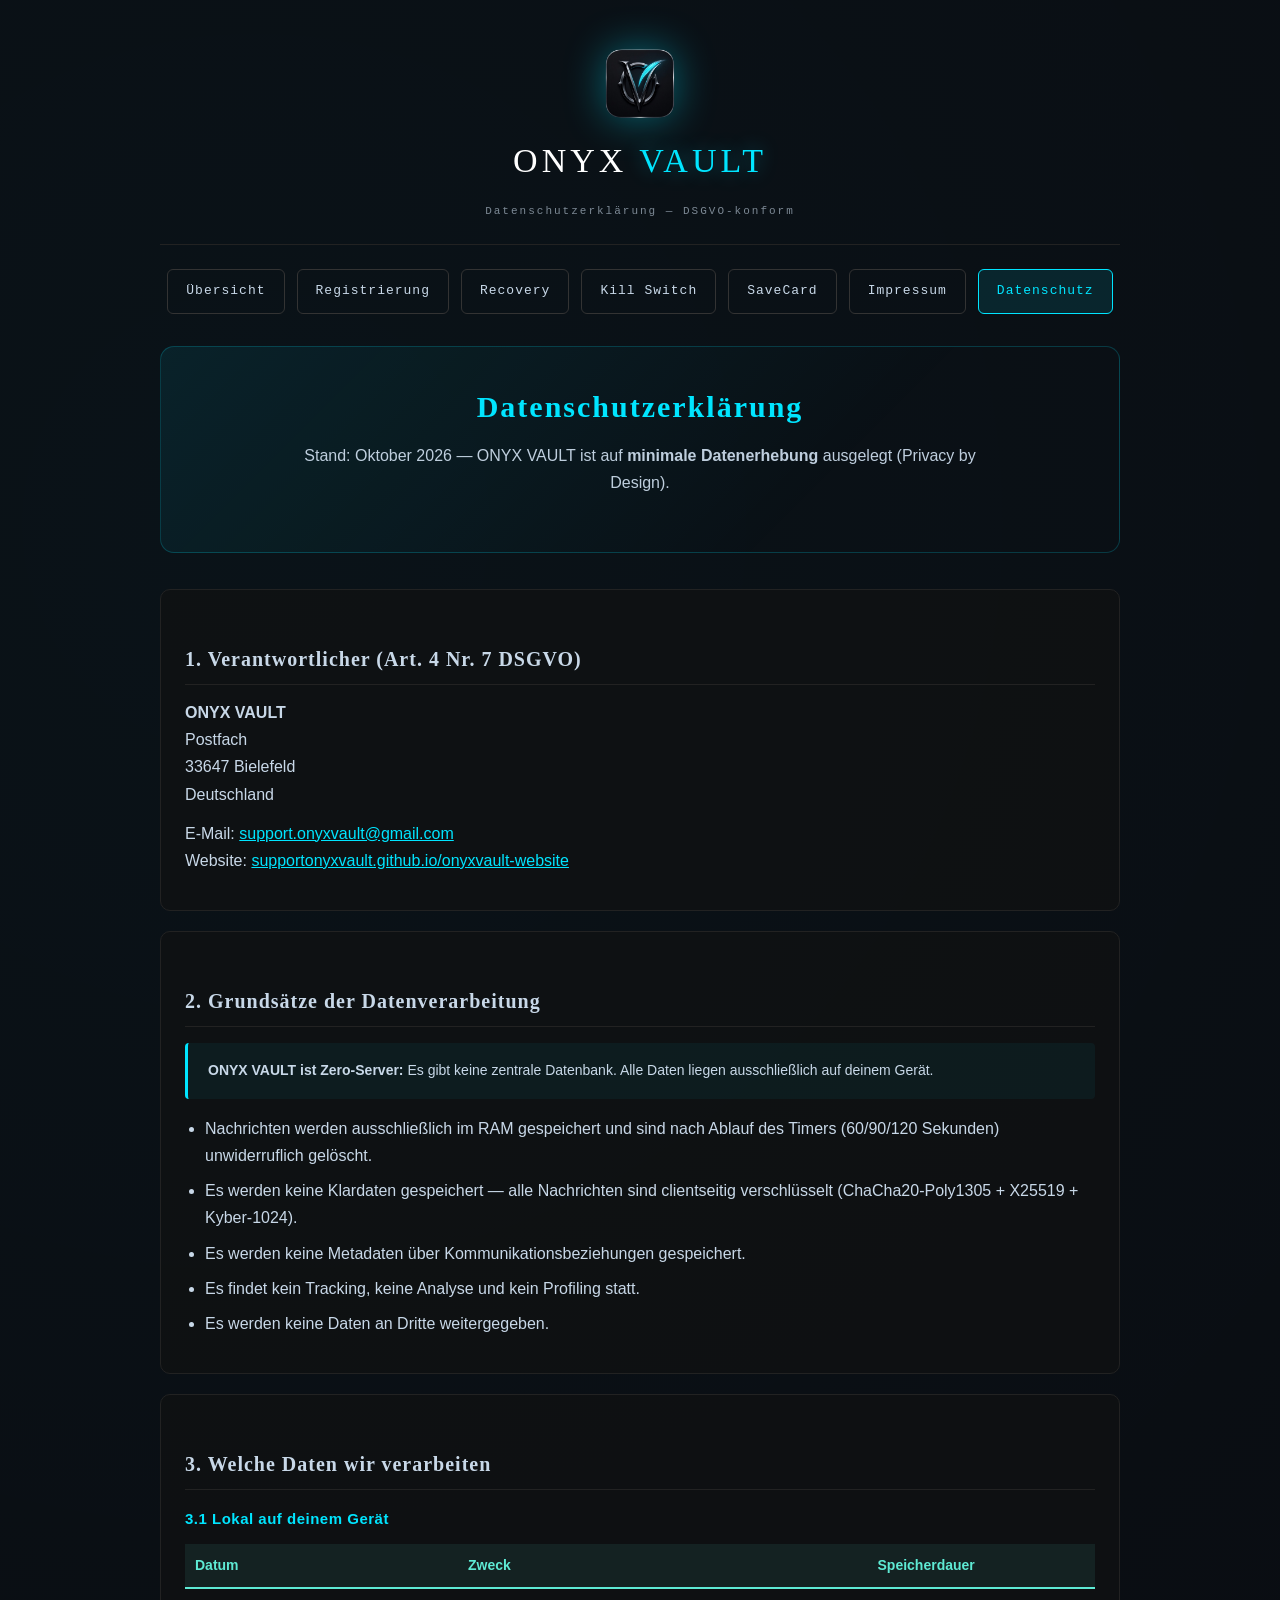
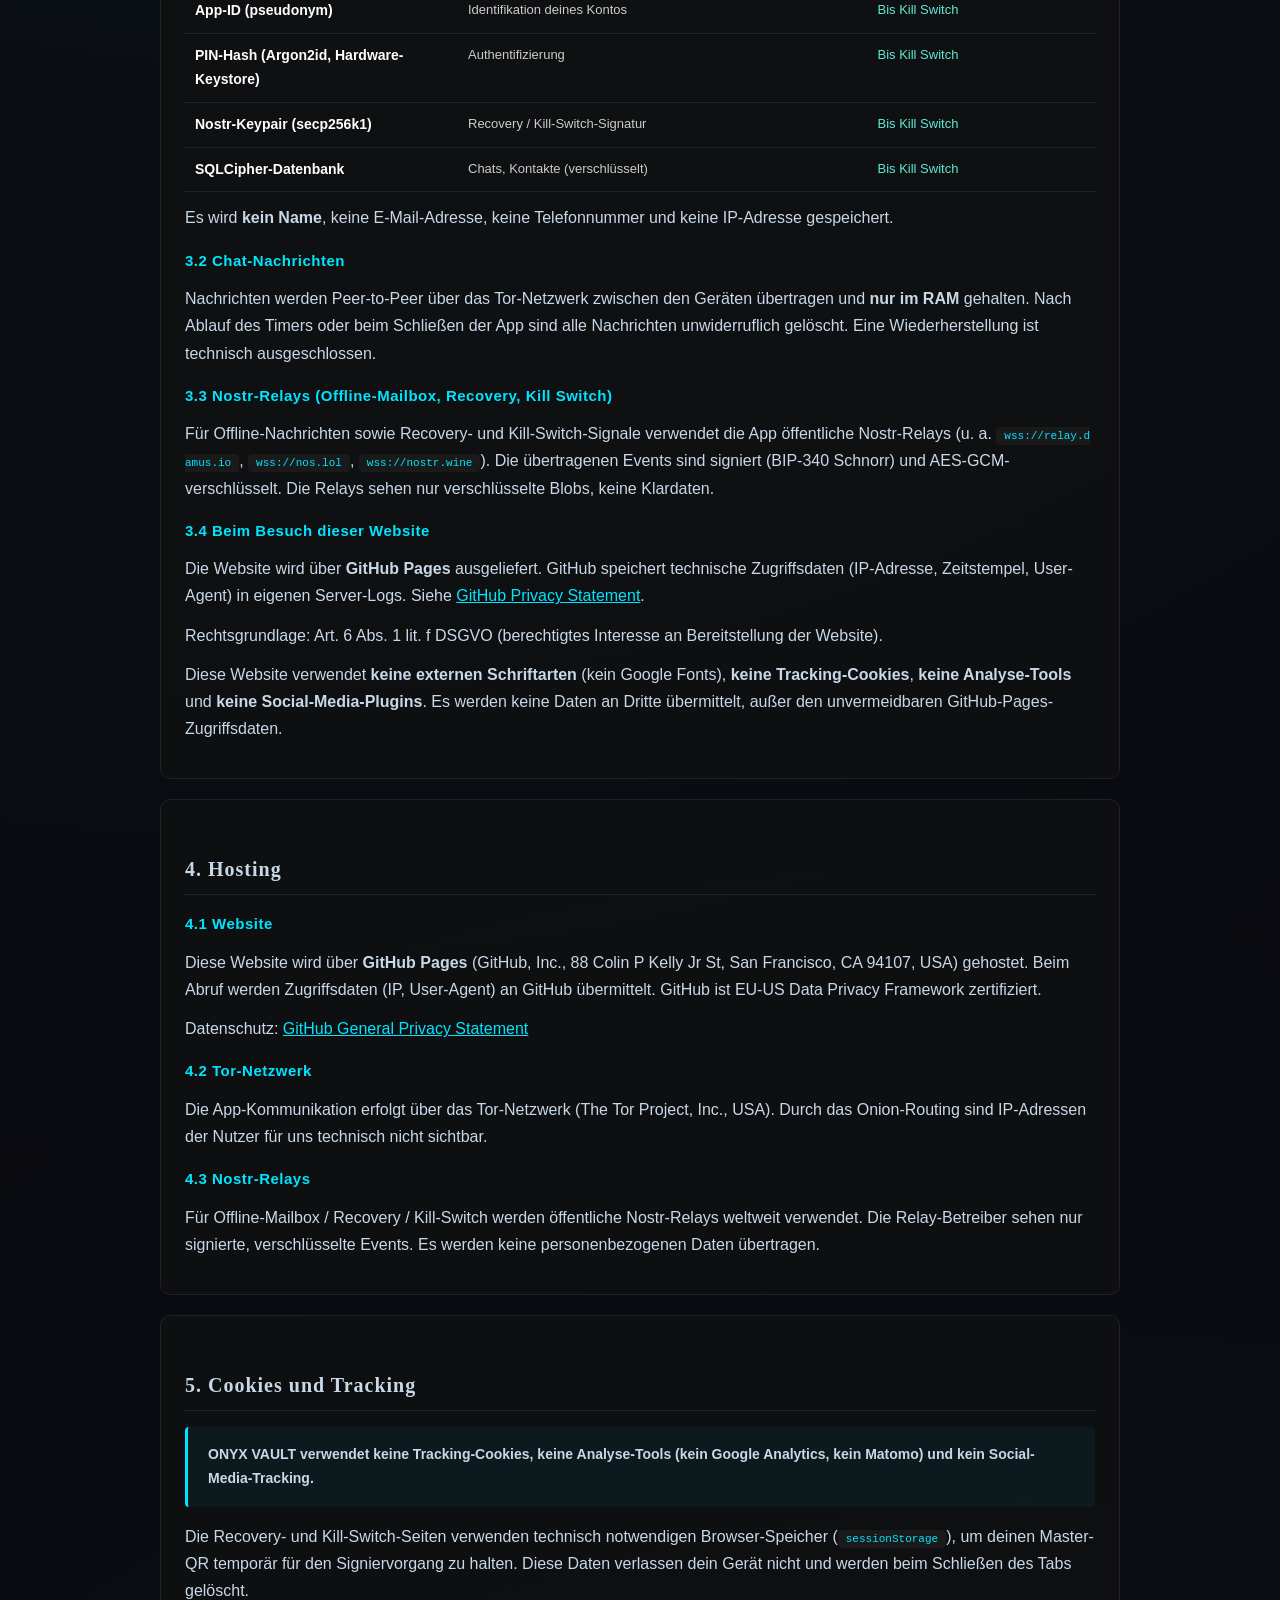
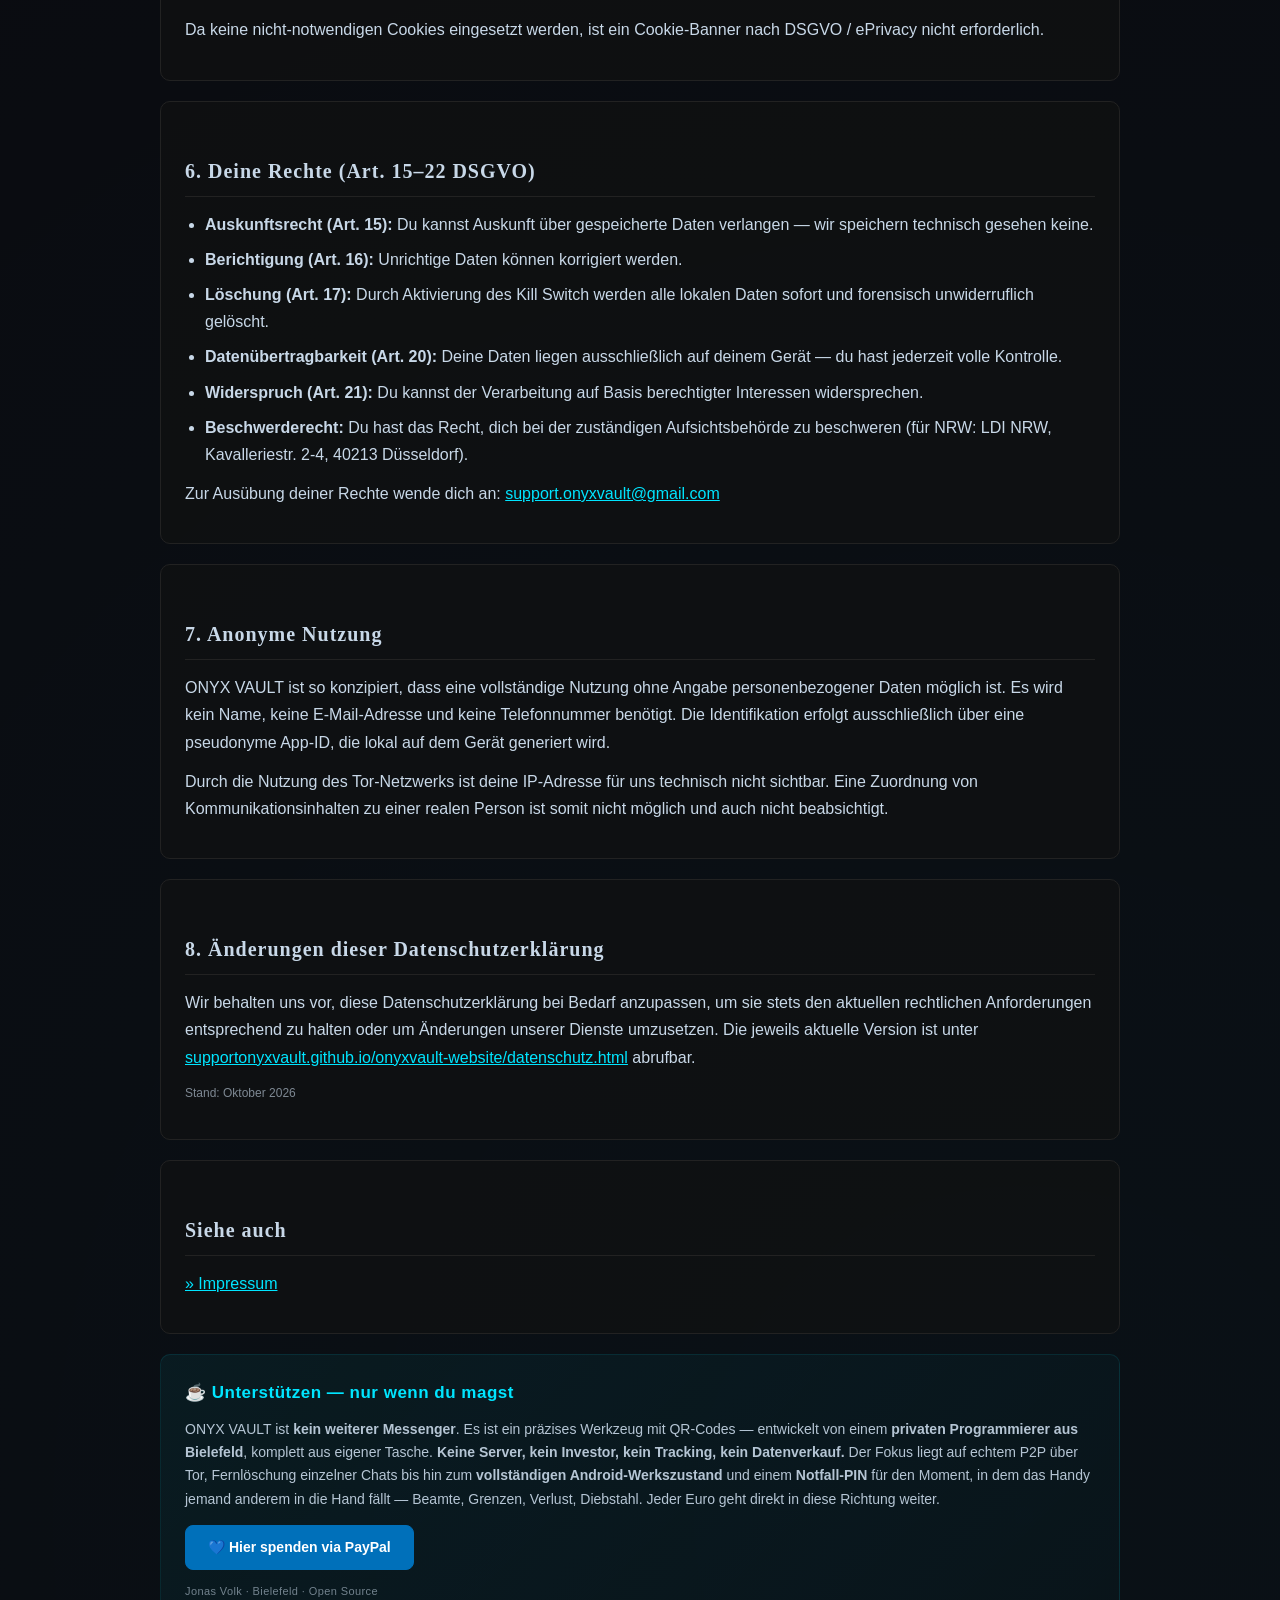
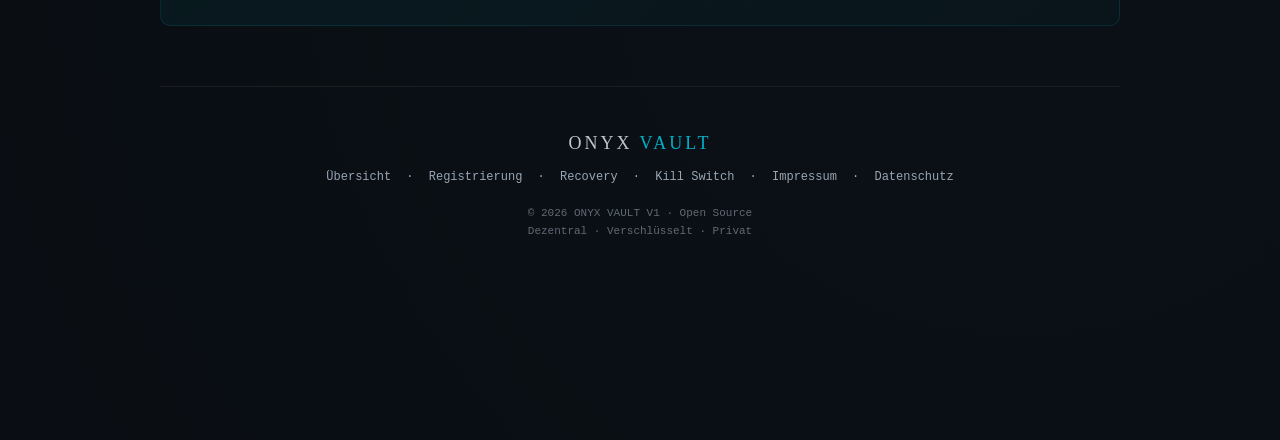
==== datenschutz.html @ 6ca7aa84 "fix: Donation-Text korrigiert - NO SERVER, P2P/Fernloeschung/Notfall-PIN betont" ====
<!DOCTYPE html>
<html lang="de">
<head>
<meta charset="UTF-8">
<meta name="viewport" content="width=device-width,initial-scale=1">
<meta name="referrer" content="no-referrer">
<title>Datenschutz — ONYX VAULT</title>
<link rel="stylesheet" href="style.css">
</head>
<body>
<div class="container">
  <header>
    <img src="logo.png" alt="ONYX VAULT" class="logo-img">
    <div class="logo"><span class="onyx">ONYX</span> <span class="vault">VAULT</span></div>
    <div class="tagline">Datenschutzerklärung — DSGVO-konform</div>
  </header>

  <nav>
    <a href="index.html">Übersicht</a>
    <a href="register.html">Registrierung</a>
    <a href="recovery.html">Recovery</a>
    <a href="killswitch.html">Kill Switch</a>
    <a href="savecard.html">SaveCard</a>
    <a href="impressum.html">Impressum</a>
    <a href="datenschutz.html" class="active">Datenschutz</a>
  </nav>

  <div class="hero">
    <h1>Datenschutzerklärung</h1>
    <p>Stand: Oktober 2026 — ONYX VAULT ist auf <strong>minimale Datenerhebung</strong> ausgelegt (Privacy by Design).</p>
  </div>

  <div class="card">
    <h2>1. Verantwortlicher (Art. 4 Nr. 7 DSGVO)</h2>
    <p><strong>ONYX VAULT</strong><br>
    Postfach<br>
    33647 Bielefeld<br>
    Deutschland</p>
    <p>E-Mail: <a href="mailto:support.onyxvault@gmail.com" style="color:var(--teal)">support.onyxvault@gmail.com</a><br>
    Website: <a href="https://supportonyxvault.github.io/onyxvault-website/" style="color:var(--teal)">supportonyxvault.github.io/onyxvault-website</a></p>
  </div>

  <div class="card">
    <h2>2. Grundsätze der Datenverarbeitung</h2>
    <div class="info"><strong>ONYX VAULT ist Zero-Server:</strong> Es gibt keine zentrale Datenbank. Alle Daten liegen ausschließlich auf deinem Gerät.</div>
    <ul>
      <li>Nachrichten werden ausschließlich im RAM gespeichert und sind nach Ablauf des Timers (60/90/120 Sekunden) unwiderruflich gelöscht.</li>
      <li>Es werden keine Klardaten gespeichert — alle Nachrichten sind clientseitig verschlüsselt (ChaCha20-Poly1305 + X25519 + Kyber-1024).</li>
      <li>Es werden keine Metadaten über Kommunikationsbeziehungen gespeichert.</li>
      <li>Es findet kein Tracking, keine Analyse und kein Profiling statt.</li>
      <li>Es werden keine Daten an Dritte weitergegeben.</li>
    </ul>
  </div>

  <div class="card">
    <h2>3. Welche Daten wir verarbeiten</h2>

    <h3>3.1 Lokal auf deinem Gerät</h3>
    <table style="width:100%;border-collapse:collapse;table-layout:fixed;margin:12px 0;font-size:14px">
      <thead>
        <tr style="background:rgba(94,234,212,0.08)">
          <th style="padding:10px;border-bottom:2px solid #5eead4;width:30%;text-align:left;color:#5eead4;font-weight:bold">Datum</th>
          <th style="padding:10px;border-bottom:2px solid #5eead4;width:45%;text-align:left;color:#5eead4;font-weight:bold">Zweck</th>
          <th style="padding:10px;border-bottom:2px solid #5eead4;width:25%;text-align:left;color:#5eead4;font-weight:bold">Speicherdauer</th>
        </tr>
      </thead>
      <tbody>
        <tr><td style="padding:10px;border-bottom:1px solid rgba(255,255,255,0.08);vertical-align:top;width:30%;color:#fff;text-align:left;font-weight:600">App-ID (pseudonym)</td><td style="padding:10px;border-bottom:1px solid rgba(255,255,255,0.08);vertical-align:top;width:45%;color:#ccc;text-align:left;font-family:inherit;font-size:13px">Identifikation deines Kontos</td><td style="padding:10px;border-bottom:1px solid rgba(255,255,255,0.08);vertical-align:top;width:25%;color:#5eead4;text-align:left;font-family:inherit;font-size:13px">Bis Kill Switch</td></tr>
        <tr><td style="padding:10px;border-bottom:1px solid rgba(255,255,255,0.08);vertical-align:top;width:30%;color:#fff;text-align:left;font-weight:600">PIN-Hash (Argon2id, Hardware-Keystore)</td><td style="padding:10px;border-bottom:1px solid rgba(255,255,255,0.08);vertical-align:top;width:45%;color:#ccc;text-align:left;font-family:inherit;font-size:13px">Authentifizierung</td><td style="padding:10px;border-bottom:1px solid rgba(255,255,255,0.08);vertical-align:top;width:25%;color:#5eead4;text-align:left;font-family:inherit;font-size:13px">Bis Kill Switch</td></tr>
        <tr><td style="padding:10px;border-bottom:1px solid rgba(255,255,255,0.08);vertical-align:top;width:30%;color:#fff;text-align:left;font-weight:600">Nostr-Keypair (secp256k1)</td><td style="padding:10px;border-bottom:1px solid rgba(255,255,255,0.08);vertical-align:top;width:45%;color:#ccc;text-align:left;font-family:inherit;font-size:13px">Recovery / Kill-Switch-Signatur</td><td style="padding:10px;border-bottom:1px solid rgba(255,255,255,0.08);vertical-align:top;width:25%;color:#5eead4;text-align:left;font-family:inherit;font-size:13px">Bis Kill Switch</td></tr>
        <tr><td style="padding:10px;vertical-align:top;width:30%;color:#fff;text-align:left;font-weight:600">SQLCipher-Datenbank</td><td style="padding:10px;vertical-align:top;width:45%;color:#ccc;text-align:left;font-family:inherit;font-size:13px">Chats, Kontakte (verschlüsselt)</td><td style="padding:10px;vertical-align:top;width:25%;color:#5eead4;text-align:left;font-family:inherit;font-size:13px">Bis Kill Switch</td></tr>
      </tbody>
    </table>
    <p>Es wird <strong>kein Name</strong>, keine E-Mail-Adresse, keine Telefonnummer und keine IP-Adresse gespeichert.</p>

    <h3>3.2 Chat-Nachrichten</h3>
    <p>Nachrichten werden Peer-to-Peer über das Tor-Netzwerk zwischen den Geräten übertragen und <strong>nur im RAM</strong> gehalten. Nach Ablauf des Timers oder beim Schließen der App sind alle Nachrichten unwiderruflich gelöscht. Eine Wiederherstellung ist technisch ausgeschlossen.</p>

    <h3>3.3 Nostr-Relays (Offline-Mailbox, Recovery, Kill Switch)</h3>
    <p>Für Offline-Nachrichten sowie Recovery- und Kill-Switch-Signale verwendet die App öffentliche Nostr-Relays (u. a. <code>wss://relay.damus.io</code>, <code>wss://nos.lol</code>, <code>wss://nostr.wine</code>). Die übertragenen Events sind signiert (BIP-340 Schnorr) und AES-GCM-verschlüsselt. Die Relays sehen nur verschlüsselte Blobs, keine Klardaten.</p>

    <h3>3.4 Beim Besuch dieser Website</h3>
    <p>Die Website wird über <strong>GitHub Pages</strong> ausgeliefert. GitHub speichert technische Zugriffsdaten (IP-Adresse, Zeitstempel, User-Agent) in eigenen Server-Logs. Siehe <a href="https://docs.github.com/en/site-policy/privacy-policies/github-general-privacy-statement" target="_blank" rel="noopener" style="color:var(--teal)">GitHub Privacy Statement</a>.</p>
    <p>Rechtsgrundlage: Art. 6 Abs. 1 lit. f DSGVO (berechtigtes Interesse an Bereitstellung der Website).</p>
    <p>Diese Website verwendet <strong>keine externen Schriftarten</strong> (kein Google Fonts), <strong>keine Tracking-Cookies</strong>, <strong>keine Analyse-Tools</strong> und <strong>keine Social-Media-Plugins</strong>. Es werden keine Daten an Dritte übermittelt, außer den unvermeidbaren GitHub-Pages-Zugriffsdaten.</p>
  </div>

  <div class="card">
    <h2>4. Hosting</h2>
    <h3>4.1 Website</h3>
    <p>Diese Website wird über <strong>GitHub Pages</strong> (GitHub, Inc., 88 Colin P Kelly Jr St, San Francisco, CA 94107, USA) gehostet. Beim Abruf werden Zugriffsdaten (IP, User-Agent) an GitHub übermittelt. GitHub ist EU-US Data Privacy Framework zertifiziert.</p>
    <p>Datenschutz: <a href="https://docs.github.com/en/site-policy/privacy-policies/github-general-privacy-statement" target="_blank" rel="noopener" style="color:var(--teal)">GitHub General Privacy Statement</a></p>

    <h3>4.2 Tor-Netzwerk</h3>
    <p>Die App-Kommunikation erfolgt über das Tor-Netzwerk (The Tor Project, Inc., USA). Durch das Onion-Routing sind IP-Adressen der Nutzer für uns technisch nicht sichtbar.</p>

    <h3>4.3 Nostr-Relays</h3>
    <p>Für Offline-Mailbox / Recovery / Kill-Switch werden öffentliche Nostr-Relays weltweit verwendet. Die Relay-Betreiber sehen nur signierte, verschlüsselte Events. Es werden keine personenbezogenen Daten übertragen.</p>
  </div>

  <div class="card">
    <h2>5. Cookies und Tracking</h2>
    <div class="info"><strong>ONYX VAULT verwendet keine Tracking-Cookies, keine Analyse-Tools (kein Google Analytics, kein Matomo) und kein Social-Media-Tracking.</strong></div>
    <p>Die Recovery- und Kill-Switch-Seiten verwenden technisch notwendigen Browser-Speicher (<code>sessionStorage</code>), um deinen Master-QR temporär für den Signiervorgang zu halten. Diese Daten verlassen dein Gerät nicht und werden beim Schließen des Tabs gelöscht.</p>
    <p>Da keine nicht-notwendigen Cookies eingesetzt werden, ist ein Cookie-Banner nach DSGVO / ePrivacy nicht erforderlich.</p>
  </div>

  <div class="card">
    <h2>6. Deine Rechte (Art. 15–22 DSGVO)</h2>
    <ul>
      <li><strong>Auskunftsrecht (Art. 15):</strong> Du kannst Auskunft über gespeicherte Daten verlangen — wir speichern technisch gesehen keine.</li>
      <li><strong>Berichtigung (Art. 16):</strong> Unrichtige Daten können korrigiert werden.</li>
      <li><strong>Löschung (Art. 17):</strong> Durch Aktivierung des Kill Switch werden alle lokalen Daten sofort und forensisch unwiderruflich gelöscht.</li>
      <li><strong>Datenübertragbarkeit (Art. 20):</strong> Deine Daten liegen ausschließlich auf deinem Gerät — du hast jederzeit volle Kontrolle.</li>
      <li><strong>Widerspruch (Art. 21):</strong> Du kannst der Verarbeitung auf Basis berechtigter Interessen widersprechen.</li>
      <li><strong>Beschwerderecht:</strong> Du hast das Recht, dich bei der zuständigen Aufsichtsbehörde zu beschweren (für NRW: LDI NRW, Kavalleriestr. 2-4, 40213 Düsseldorf).</li>
    </ul>
    <p>Zur Ausübung deiner Rechte wende dich an: <a href="mailto:support.onyxvault@gmail.com" style="color:var(--teal)">support.onyxvault@gmail.com</a></p>
  </div>

  <div class="card">
    <h2>7. Anonyme Nutzung</h2>
    <p>ONYX VAULT ist so konzipiert, dass eine vollständige Nutzung ohne Angabe personenbezogener Daten möglich ist. Es wird kein Name, keine E-Mail-Adresse und keine Telefonnummer benötigt. Die Identifikation erfolgt ausschließlich über eine pseudonyme App-ID, die lokal auf dem Gerät generiert wird.</p>
    <p>Durch die Nutzung des Tor-Netzwerks ist deine IP-Adresse für uns technisch nicht sichtbar. Eine Zuordnung von Kommunikationsinhalten zu einer realen Person ist somit nicht möglich und auch nicht beabsichtigt.</p>
  </div>

  <div class="card">
    <h2>8. Änderungen dieser Datenschutzerklärung</h2>
    <p>Wir behalten uns vor, diese Datenschutzerklärung bei Bedarf anzupassen, um sie stets den aktuellen rechtlichen Anforderungen entsprechend zu halten oder um Änderungen unserer Dienste umzusetzen. Die jeweils aktuelle Version ist unter <a href="https://supportonyxvault.github.io/onyxvault-website/datenschutz.html" style="color:var(--teal)">supportonyxvault.github.io/onyxvault-website/datenschutz.html</a> abrufbar.</p>
    <p style="opacity:0.6;font-size:12px;margin-top:12px">Stand: Oktober 2026</p>
  </div>

  <div class="card">
    <h2>Siehe auch</h2>
    <p><a href="impressum.html" style="color:var(--teal)">» Impressum</a></p>
  </div>

    <div class="card donation-card">
    <h3 class="donation-title">☕ Unterstützen — nur wenn du magst</h3>
    <p class="donation-text">
      ONYX VAULT ist <strong>kein weiterer Messenger</strong>. Es ist ein präzises Werkzeug mit QR-Codes — entwickelt von einem <strong>privaten Programmierer aus Bielefeld</strong>, komplett aus eigener Tasche. <strong>Keine Server, kein Investor, kein Tracking, kein Datenverkauf.</strong> Der Fokus liegt auf echtem P2P über Tor, Fernlöschung einzelner Chats bis hin zum <strong>vollständigen Android-Werkszustand</strong> und einem <strong>Notfall-PIN</strong> für den Moment, in dem das Handy jemand anderem in die Hand fällt — Beamte, Grenzen, Verlust, Diebstahl. Jeder Euro geht direkt in diese Richtung weiter.
    </p>
    <a href="https://www.paypal.com/donate?business=jonassimonvolk@gmail.com&no_recurring=0&item_name=ONYX+VAULT+Entwicklung&currency_code=EUR" target="_blank" rel="noopener" class="donation-btn">💙 Hier spenden via PayPal</a>
    <p class="donation-meta">Jonas Volk · Bielefeld · Open Source</p>
  </div>

  <footer>
    <div class="foot-logo"><span class="onyx">ONYX</span> <span class="vault">VAULT</span></div>
    <div>
      <a href="index.html" class="foot-link">Übersicht</a> ·
      <a href="register.html" class="foot-link">Registrierung</a> ·
      <a href="recovery.html" class="foot-link">Recovery</a> ·
      <a href="killswitch.html" class="foot-link">Kill Switch</a> ·
      <a href="impressum.html" class="foot-link">Impressum</a> ·
      <a href="datenschutz.html" class="foot-link">Datenschutz</a>
    </div>
    <div class="copyright">
      © 2026 ONYX VAULT V1 · Open Source<br>
      Dezentral · Verschlüsselt · Privat
    </div>
  </footer>
</div>
</body>
</html>
---- style.css ----
/* ONYX VAULT v4 — Dark Teal Theme (consistent across all pages) */
:root{
  --bg:#0a0a0f;--bg2:#111;
  --teal:#00e5ff;--teal-bright:#00ffdd;--teal-dim:rgba(0,229,255,0.1);
  --silver:#c8d8e8;--onyx:#1a1a1a;--red:#ff3b58;--muted:#666;
  --green-success:#4caf50;
}
*{margin:0;padding:0;box-sizing:border-box}
html,body{min-height:100%;overflow-x:hidden}
body{
  background:var(--bg);color:var(--silver);
  font-family:'Rajdhani','Segoe UI',sans-serif;line-height:1.7;
  padding:16px;padding-bottom:140px;
  background-image:radial-gradient(circle at 20% 10%,rgba(0,229,255,0.04) 0%,transparent 50%),
                   radial-gradient(circle at 80% 90%,rgba(0,229,255,0.03) 0%,transparent 50%);
}
.container{max-width:960px;margin:0 auto}
header{
  text-align:center;padding:32px 0 24px;border-bottom:1px solid #222;margin-bottom:24px;
  display:flex;flex-direction:column;align-items:center;gap:12px
}
.logo-img{width:72px;height:72px;object-fit:contain;filter:drop-shadow(0 0 20px rgba(0,229,255,0.4))}
.logo{font-family:'Cinzel',serif;font-size:34px;letter-spacing:4px}
.logo .onyx{color:#fff}
.logo .vault{color:var(--teal);text-shadow:0 0 20px rgba(0,229,255,0.4)}
.tagline{font-family:monospace;font-size:11px;color:var(--silver);opacity:0.6;letter-spacing:2px}
nav{display:flex;justify-content:center;gap:12px;flex-wrap:wrap;margin:20px 0 32px}
nav a{color:var(--silver);text-decoration:none;padding:10px 18px;border:1px solid #333;border-radius:6px;font-family:monospace;font-size:13px;transition:0.25s;letter-spacing:1px}
nav a:hover,nav a.active{border-color:var(--teal);color:var(--teal);background:var(--teal-dim)}
h1{font-family:'Cinzel',serif;font-size:26px;color:var(--teal);margin:0 0 16px;letter-spacing:2px;line-height:1.3}
h2{font-family:'Cinzel',serif;font-size:20px;color:var(--silver);margin:28px 0 14px;letter-spacing:1px;padding-bottom:8px;border-bottom:1px solid #222}
h3{color:var(--teal);font-size:15px;margin:16px 0 8px;letter-spacing:0.5px}
p{margin:12px 0}
.card{background:rgba(17,17,17,0.65);border:1px solid #222;border-radius:10px;padding:24px;margin-bottom:20px;overflow:hidden;word-wrap:break-word}
.hero{text-align:center;padding:40px 24px;background:linear-gradient(135deg,rgba(0,229,255,0.08) 0%,transparent 70%);border:1px solid rgba(0,229,255,0.2);border-radius:14px;margin-bottom:36px}
.hero h1{font-size:30px;line-height:1.3}
.hero p{font-size:16px;max-width:680px;margin:16px auto;opacity:0.95}
.features{display:grid;grid-template-columns:repeat(auto-fit,minmax(260px,1fr));gap:18px;margin:28px 0}
.feature{background:rgba(0,229,255,0.03);border-left:3px solid var(--teal);padding:20px;border-radius:4px;transition:0.25s;min-width:0;overflow:hidden}
.feature:hover{background:rgba(0,229,255,0.06);transform:translateX(4px)}
.feature-icon{font-size:30px;margin-bottom:10px;display:block}
.feature h3{margin-top:0}
.feature p{font-size:14px}
.btn{display:inline-block;background:var(--teal);color:var(--bg);padding:14px 28px;border:none;border-radius:6px;font-family:monospace;font-weight:bold;cursor:pointer;text-decoration:none;letter-spacing:1px;font-size:14px;transition:0.2s}
.btn:hover{background:var(--teal-bright);box-shadow:0 4px 20px rgba(0,229,255,0.4)}
.btn-red{background:var(--red);color:#fff}
.btn-red:hover{background:#ff5577;box-shadow:0 4px 20px rgba(255,59,88,0.4)}
.badge{display:inline-block;padding:5px 12px;background:var(--teal-dim);border:1px solid var(--teal);color:var(--teal);font-family:monospace;font-size:11px;border-radius:4px;margin:4px 4px 4px 0;letter-spacing:1px}
.badge-red{background:rgba(255,59,88,0.1);border-color:var(--red);color:var(--red)}
.step{display:flex;gap:16px;margin:16px 0;align-items:flex-start}
.step-num{background:var(--teal);color:var(--bg);width:34px;height:34px;border-radius:50%;display:flex;align-items:center;justify-content:center;font-weight:bold;flex-shrink:0;font-family:monospace;font-size:14px}
.step-text{flex:1;padding-top:4px;min-width:0;word-wrap:break-word}
.payment-grid{display:grid;grid-template-columns:repeat(auto-fit,minmax(140px,1fr));gap:14px;margin:20px 0}
.payment{background:var(--onyx);border:1px solid #333;padding:18px;text-align:center;border-radius:8px;cursor:pointer;transition:0.2s;text-decoration:none;color:var(--silver);display:block}
.payment:hover{border-color:var(--teal);transform:translateY(-2px);background:var(--teal-dim);color:var(--teal)}
.payment-icon{font-size:28px;margin-bottom:6px}
.payment small{display:block;opacity:0.6;font-size:11px;margin-top:2px}
.warn{background:rgba(255,59,88,0.08);border-left:3px solid var(--red);padding:16px 20px;margin:16px 0;font-size:14px;border-radius:4px}
.info{background:rgba(0,229,255,0.05);border-left:3px solid var(--teal);padding:16px 20px;margin:16px 0;font-size:14px;border-radius:4px}
.success{background:rgba(76,175,80,0.08);border-left:3px solid var(--green-success);padding:16px 20px;margin:16px 0;font-size:14px;border-radius:4px}
.price-section{text-align:center;padding:32px 20px;background:var(--teal-dim);border-radius:12px;margin:32px 0}
.price{font-family:'Cinzel',serif;font-size:48px;color:var(--teal);margin:12px 0;font-weight:bold}
.upload-zone{border:2px dashed var(--teal);background:var(--teal-dim);padding:40px 20px;text-align:center;border-radius:12px;margin:20px 0;cursor:pointer;transition:0.2s;position:relative}
.upload-zone:hover{background:rgba(0,229,255,0.15);transform:translateY(-2px)}
.upload-zone.drag-over{border-color:var(--teal-bright);background:rgba(0,229,255,0.2);transform:scale(1.02)}
.upload-icon{font-size:48px;margin-bottom:12px}
.upload-zone input[type=file]{display:none}
.token-textarea{width:100%;background:var(--bg);border:1px solid var(--teal);color:var(--teal);padding:12px;border-radius:6px;font-family:monospace;font-size:12px;resize:vertical}
table{width:100%;border-collapse:collapse;margin:12px 0;font-size:13px;table-layout:fixed}
table tr{border-bottom:1px solid #222}
table td{padding:10px 6px;word-wrap:break-word;overflow-wrap:break-word}
table td:first-child{color:var(--silver);font-weight:500;width:45%}
table td:last-child{text-align:right;font-family:monospace;font-size:12px;color:var(--teal);width:55%}
.spec-table td{font-size:12px}
.spec-table td:last-child{font-size:11px}
ul{margin:12px 0;padding-left:20px}
li{margin:8px 0}
code{background:var(--onyx);padding:3px 8px;border-radius:4px;font-family:monospace;font-size:11px;color:var(--teal);word-break:break-all}

/* 5-Wort-Passphrase Grid */
.phrase-grid{display:grid;grid-template-columns:repeat(5,1fr);gap:10px;margin:20px 0}
.phrase-input{background:var(--bg);border:1px solid #333;color:var(--teal);padding:12px 10px;border-radius:6px;font-family:monospace;font-size:14px;text-align:center;transition:0.2s}
.phrase-input:focus{border-color:var(--teal);outline:none;background:var(--teal-dim)}
@media (max-width:600px){.phrase-grid{grid-template-columns:repeat(5,1fr);gap:4px}.phrase-input{padding:10px 4px;font-size:12px}}

footer{
  text-align:center;padding:40px 20px 60px;margin-top:60px;
  border-top:1px solid #222;
  font-family:monospace;font-size:12px;opacity:0.75;
  line-height:1.8
}
footer .foot-logo{font-family:'Cinzel',serif;font-size:18px;letter-spacing:3px;margin-bottom:8px}
footer .foot-logo .onyx{color:#fff}
footer .foot-logo .vault{color:var(--teal)}
footer .foot-link{color:var(--silver);text-decoration:none;margin:0 8px;transition:0.2s}
footer .foot-link:hover{color:var(--teal)}
footer .copyright{margin-top:16px;opacity:0.6;font-size:11px;line-height:1.6}
@media (max-width:600px){
  .hero h1{font-size:24px}
  h1{font-size:22px}
  nav a{padding:8px 14px;font-size:12px}
  .card{padding:18px}
  .price{font-size:36px}
  .spec-table td{font-size:11px}
  .spec-table td:last-child{font-size:10px}
}

/* ===== PAYMENT MODAL ===== */
.modal-overlay{position:fixed;top:0;left:0;right:0;bottom:0;background:rgba(0,0,0,0.85);display:none;align-items:center;justify-content:center;z-index:1000;padding:16px;backdrop-filter:blur(8px)}
.modal-overlay.active{display:flex}
.modal{background:var(--bg2);border:1px solid var(--teal);border-radius:16px;padding:28px;max-width:480px;width:100%;max-height:90vh;overflow-y:auto;box-shadow:0 0 40px rgba(0,229,255,0.3)}
.modal-close{float:right;background:none;border:none;color:var(--silver);font-size:24px;cursor:pointer;padding:0;width:32px;height:32px;line-height:32px;border-radius:50%;transition:0.2s}
.modal-close:hover{background:var(--onyx);color:var(--teal)}
.modal h2{margin-top:0;padding-top:0;border-bottom:none;font-size:22px}
.wallet-section{text-align:center;padding:24px;background:var(--onyx);border-radius:12px;margin:20px 0}
.wallet-amount{font-family:'Cinzel',serif;font-size:36px;color:var(--teal);margin:8px 0;font-weight:bold}
.wallet-coin{font-family:monospace;font-size:14px;opacity:0.7;letter-spacing:2px}
.wallet-addr{background:var(--bg);border:1px dashed var(--teal);padding:14px;border-radius:8px;margin:16px 0;font-family:monospace;font-size:11px;word-break:break-all;color:var(--teal);line-height:1.5}
.btn-copy{background:var(--teal);color:var(--bg);border:none;padding:10px 20px;border-radius:6px;cursor:pointer;font-family:monospace;font-weight:bold;font-size:13px;margin-top:12px;transition:0.2s}
.btn-copy:hover{background:var(--teal-bright);transform:translateY(-1px)}
.btn-copy.copied{background:var(--green-success);color:#fff}
.wallet-qr{width:180px;height:180px;background:#fff;margin:16px auto;display:flex;align-items:center;justify-content:center;font-family:monospace;font-size:11px;color:#000;border-radius:12px;padding:12px}
.wallet-connect-btn{background:linear-gradient(135deg,var(--teal) 0%,var(--teal-bright) 100%);color:var(--bg);border:none;padding:14px 28px;border-radius:8px;cursor:pointer;font-family:monospace;font-weight:bold;font-size:14px;letter-spacing:1px;width:100%;margin-top:16px;transition:0.2s}
.wallet-connect-btn:hover{transform:translateY(-2px);box-shadow:0 4px 20px rgba(0,229,255,0.4)}
.wallet-info{background:var(--teal-dim);padding:12px 16px;border-radius:8px;font-size:12px;margin:16px 0;line-height:1.6}

/* ─── Donation Block (dezent, nicht schleimig) ────────────────── */
.donation-card{border:1px solid var(--teal-dim);background:linear-gradient(135deg,rgba(0,229,255,0.06),rgba(0,229,255,0.02));position:relative}
.donation-title{color:var(--teal);margin:0 0 10px 0;font-size:17px;border:none}
.donation-text{font-size:14px;line-height:1.65;opacity:0.9;margin:0 0 14px 0}
.donation-btn{display:inline-block;background:#0070ba;color:#fff;padding:10px 22px;border-radius:8px;text-decoration:none;font-weight:600;font-size:14px;transition:0.2s;border:1px solid #0070ba}
.donation-btn:hover{background:#003087;transform:translateY(-1px);box-shadow:0 4px 12px rgba(0,112,186,0.4)}
.donation-meta{margin:12px 0 0 0;font-size:11px;opacity:0.55;letter-spacing:0.4px}
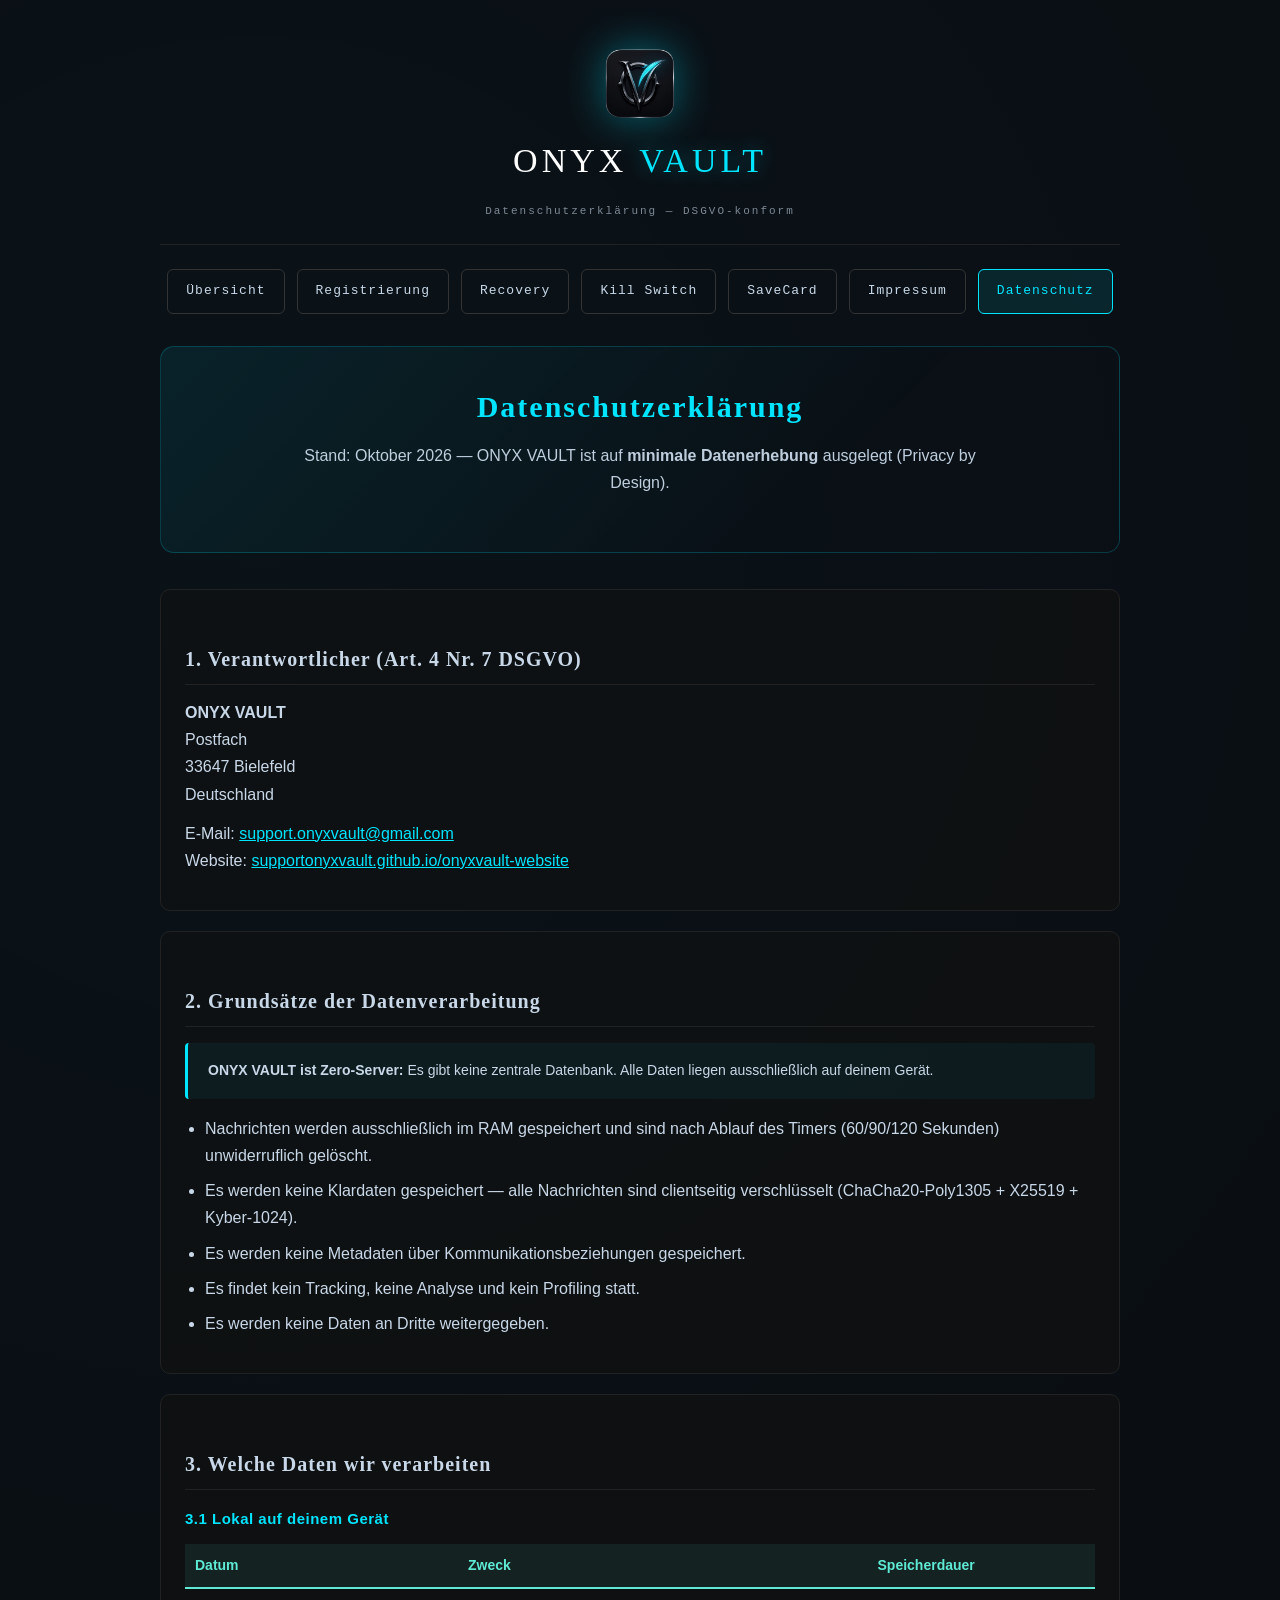
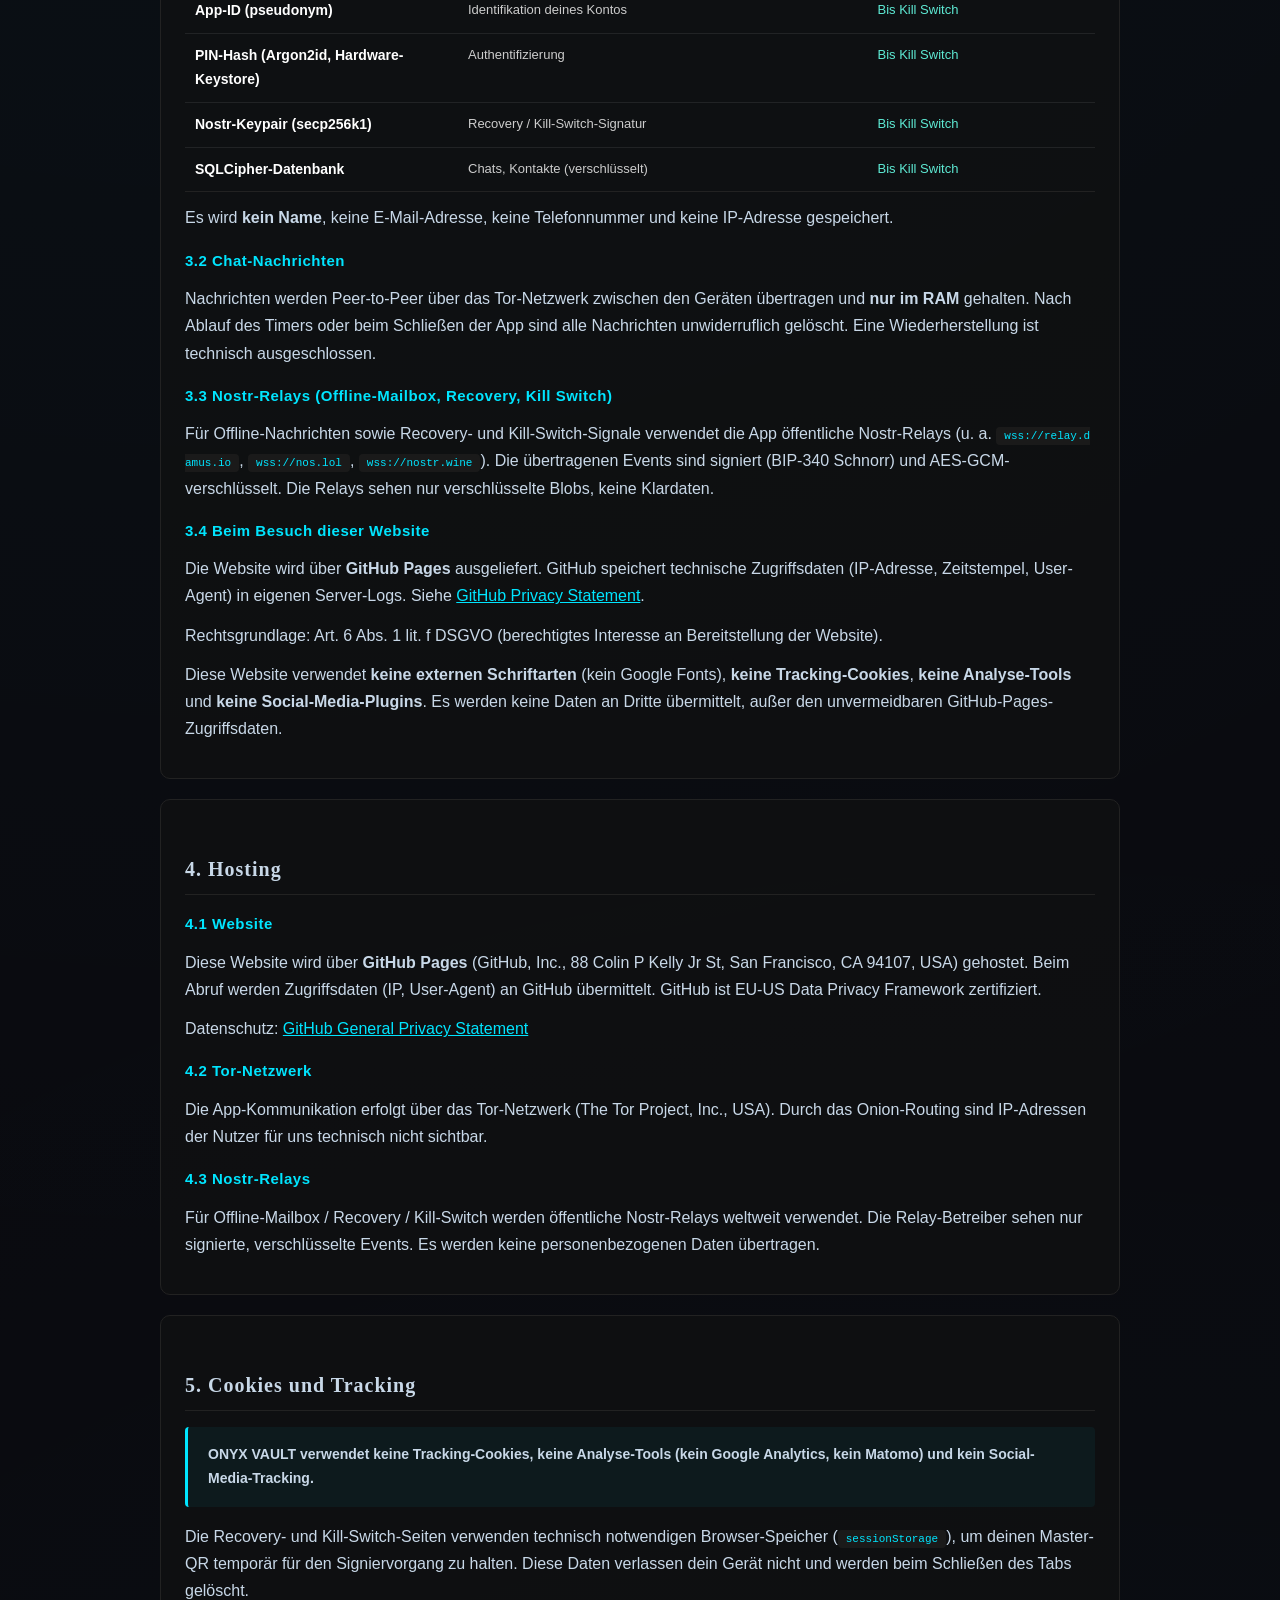
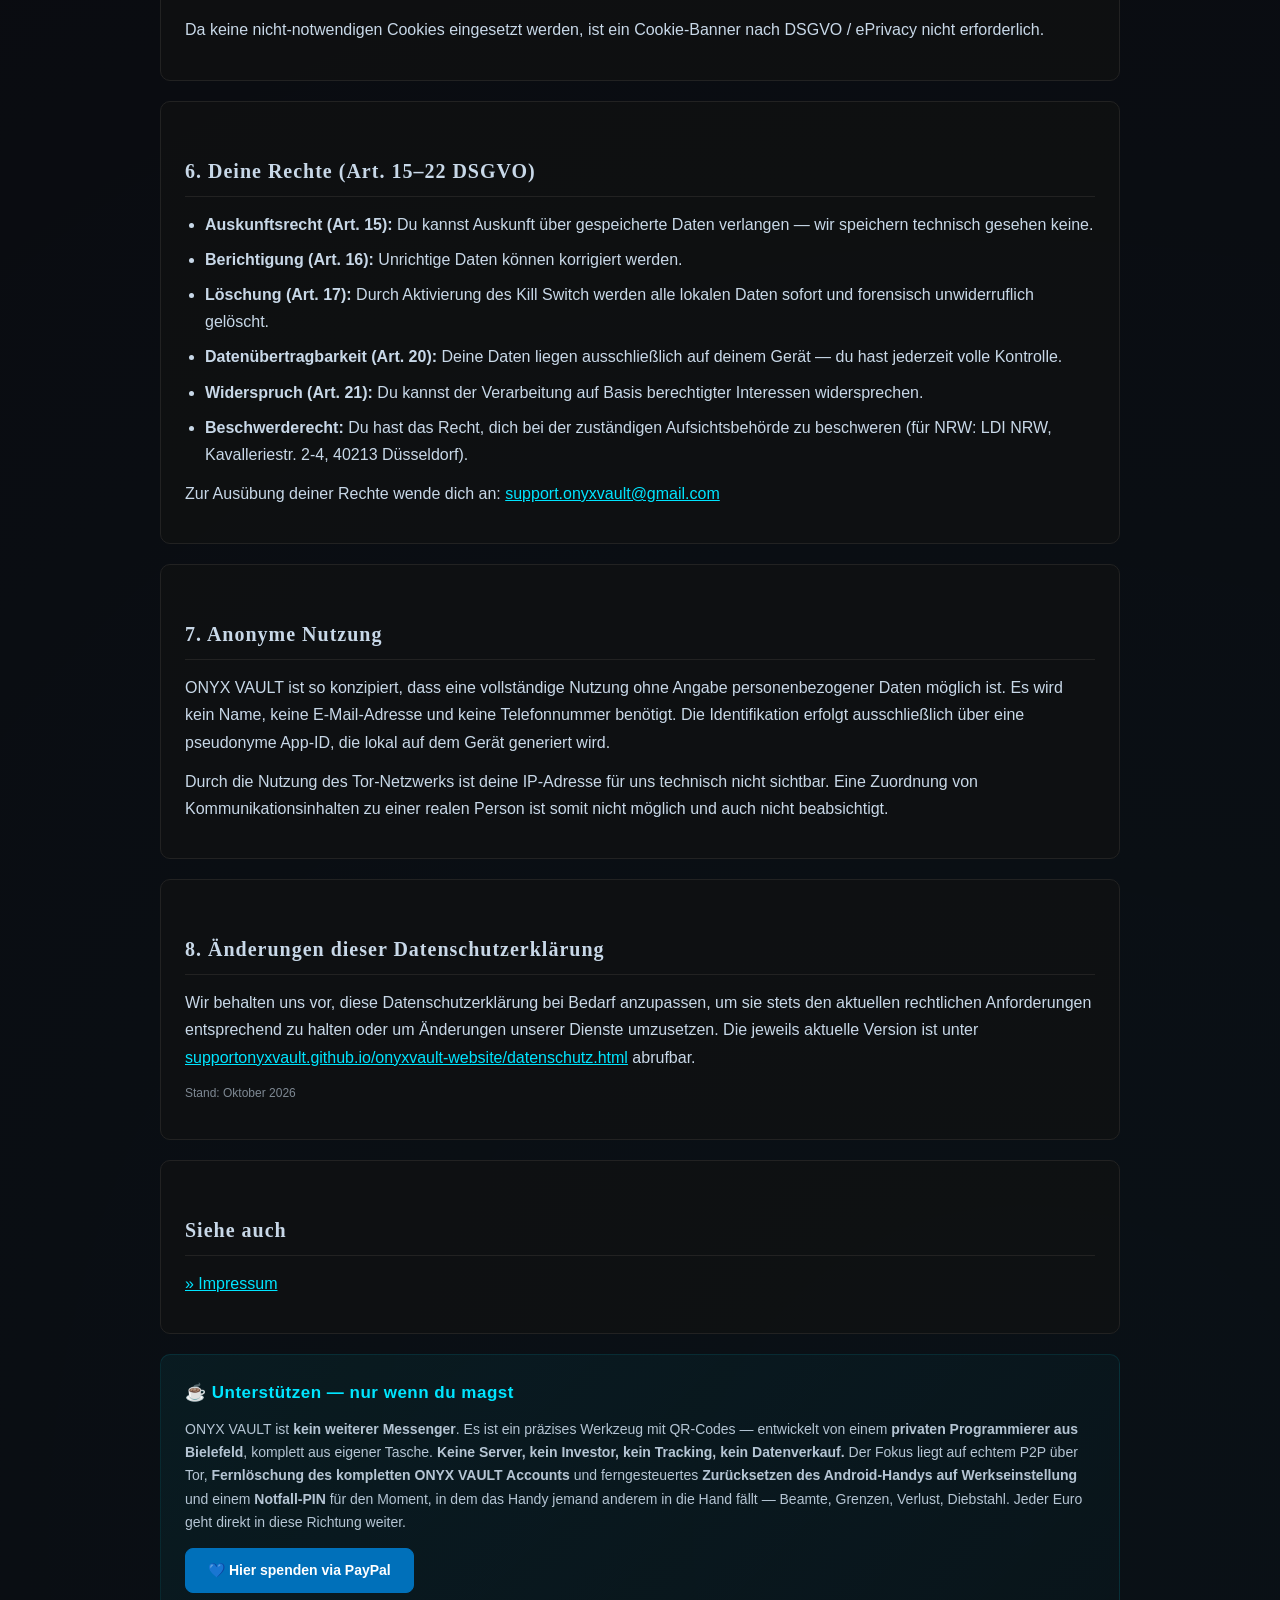
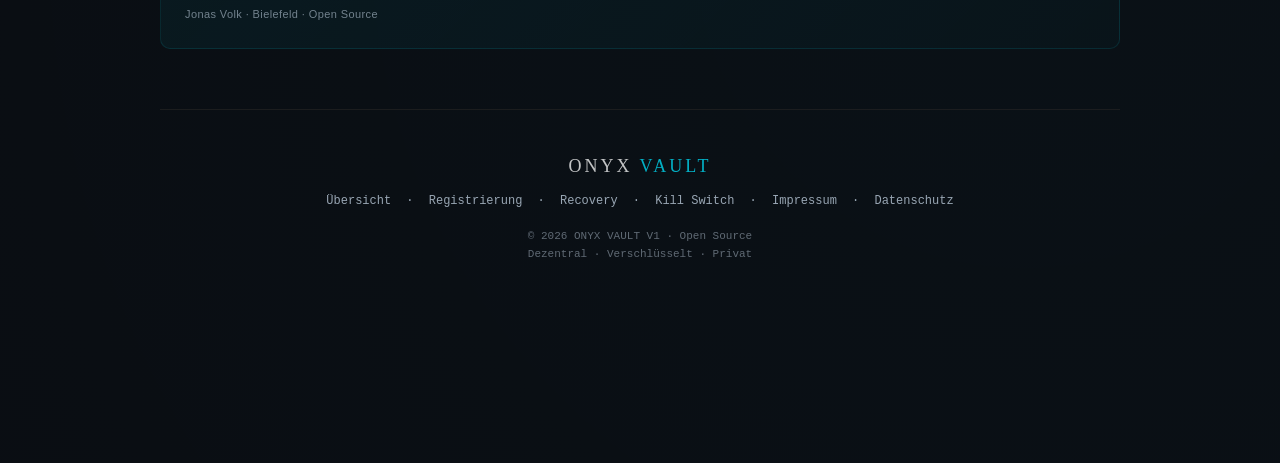
==== commit 611647ed: "fix: Donation-Text korrigiert - KEIN Chat-Loeschen, sondern Account+Werksreset" ====
--- a/datenschutz.html
+++ b/datenschutz.html
@@ -138,7 +138,7 @@
     <div class="card donation-card">
     <h3 class="donation-title">☕ Unterstützen — nur wenn du magst</h3>
     <p class="donation-text">
-      ONYX VAULT ist <strong>kein weiterer Messenger</strong>. Es ist ein präzises Werkzeug mit QR-Codes — entwickelt von einem <strong>privaten Programmierer aus Bielefeld</strong>, komplett aus eigener Tasche. <strong>Keine Server, kein Investor, kein Tracking, kein Datenverkauf.</strong> Der Fokus liegt auf echtem P2P über Tor, Fernlöschung einzelner Chats bis hin zum <strong>vollständigen Android-Werkszustand</strong> und einem <strong>Notfall-PIN</strong> für den Moment, in dem das Handy jemand anderem in die Hand fällt — Beamte, Grenzen, Verlust, Diebstahl. Jeder Euro geht direkt in diese Richtung weiter.
+      ONYX VAULT ist <strong>kein weiterer Messenger</strong>. Es ist ein präzises Werkzeug mit QR-Codes — entwickelt von einem <strong>privaten Programmierer aus Bielefeld</strong>, komplett aus eigener Tasche. <strong>Keine Server, kein Investor, kein Tracking, kein Datenverkauf.</strong> Der Fokus liegt auf echtem P2P über Tor, <strong>Fernlöschung des kompletten ONYX VAULT Accounts</strong> und ferngesteuertes <strong>Zurücksetzen des Android-Handys auf Werkseinstellung</strong> und einem <strong>Notfall-PIN</strong> für den Moment, in dem das Handy jemand anderem in die Hand fällt — Beamte, Grenzen, Verlust, Diebstahl. Jeder Euro geht direkt in diese Richtung weiter.
     </p>
     <a href="https://www.paypal.com/donate?business=jonassimonvolk@gmail.com&no_recurring=0&item_name=ONYX+VAULT+Entwicklung&currency_code=EUR" target="_blank" rel="noopener" class="donation-btn">💙 Hier spenden via PayPal</a>
     <p class="donation-meta">Jonas Volk · Bielefeld · Open Source</p>
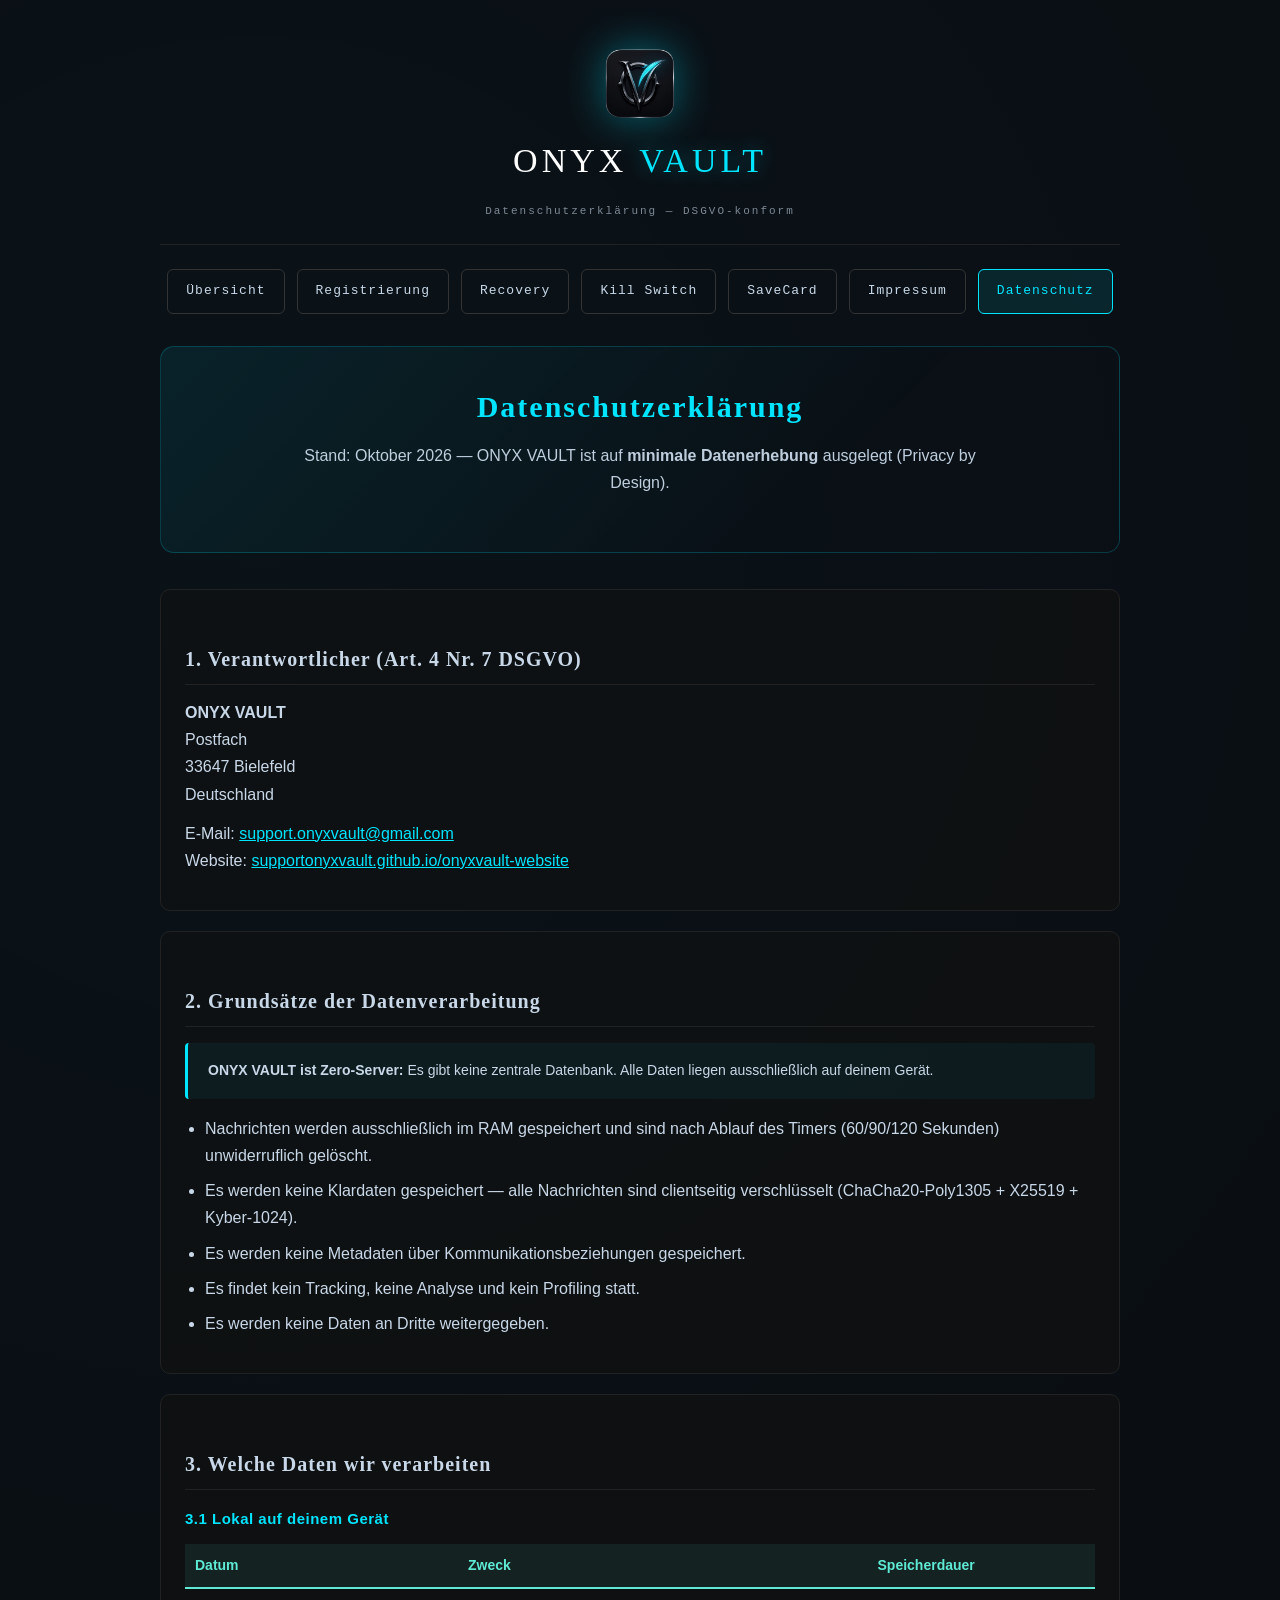
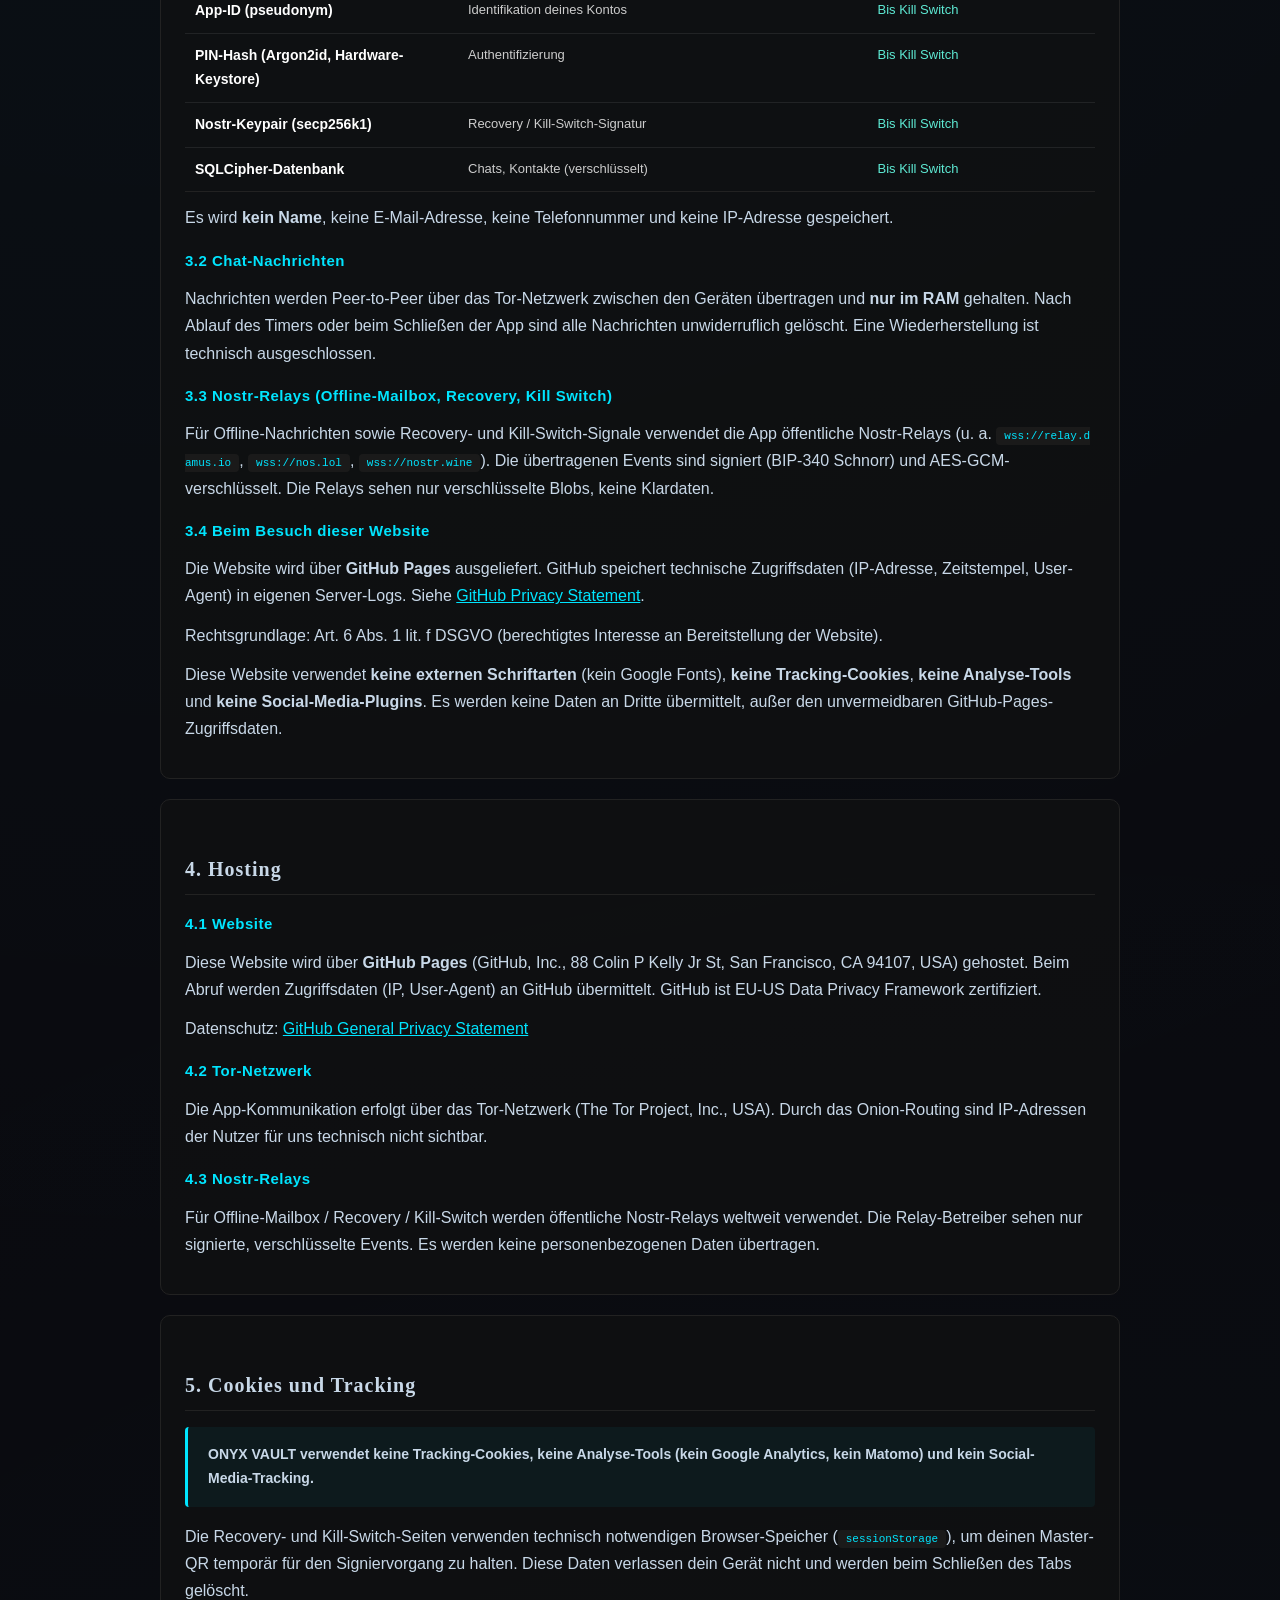
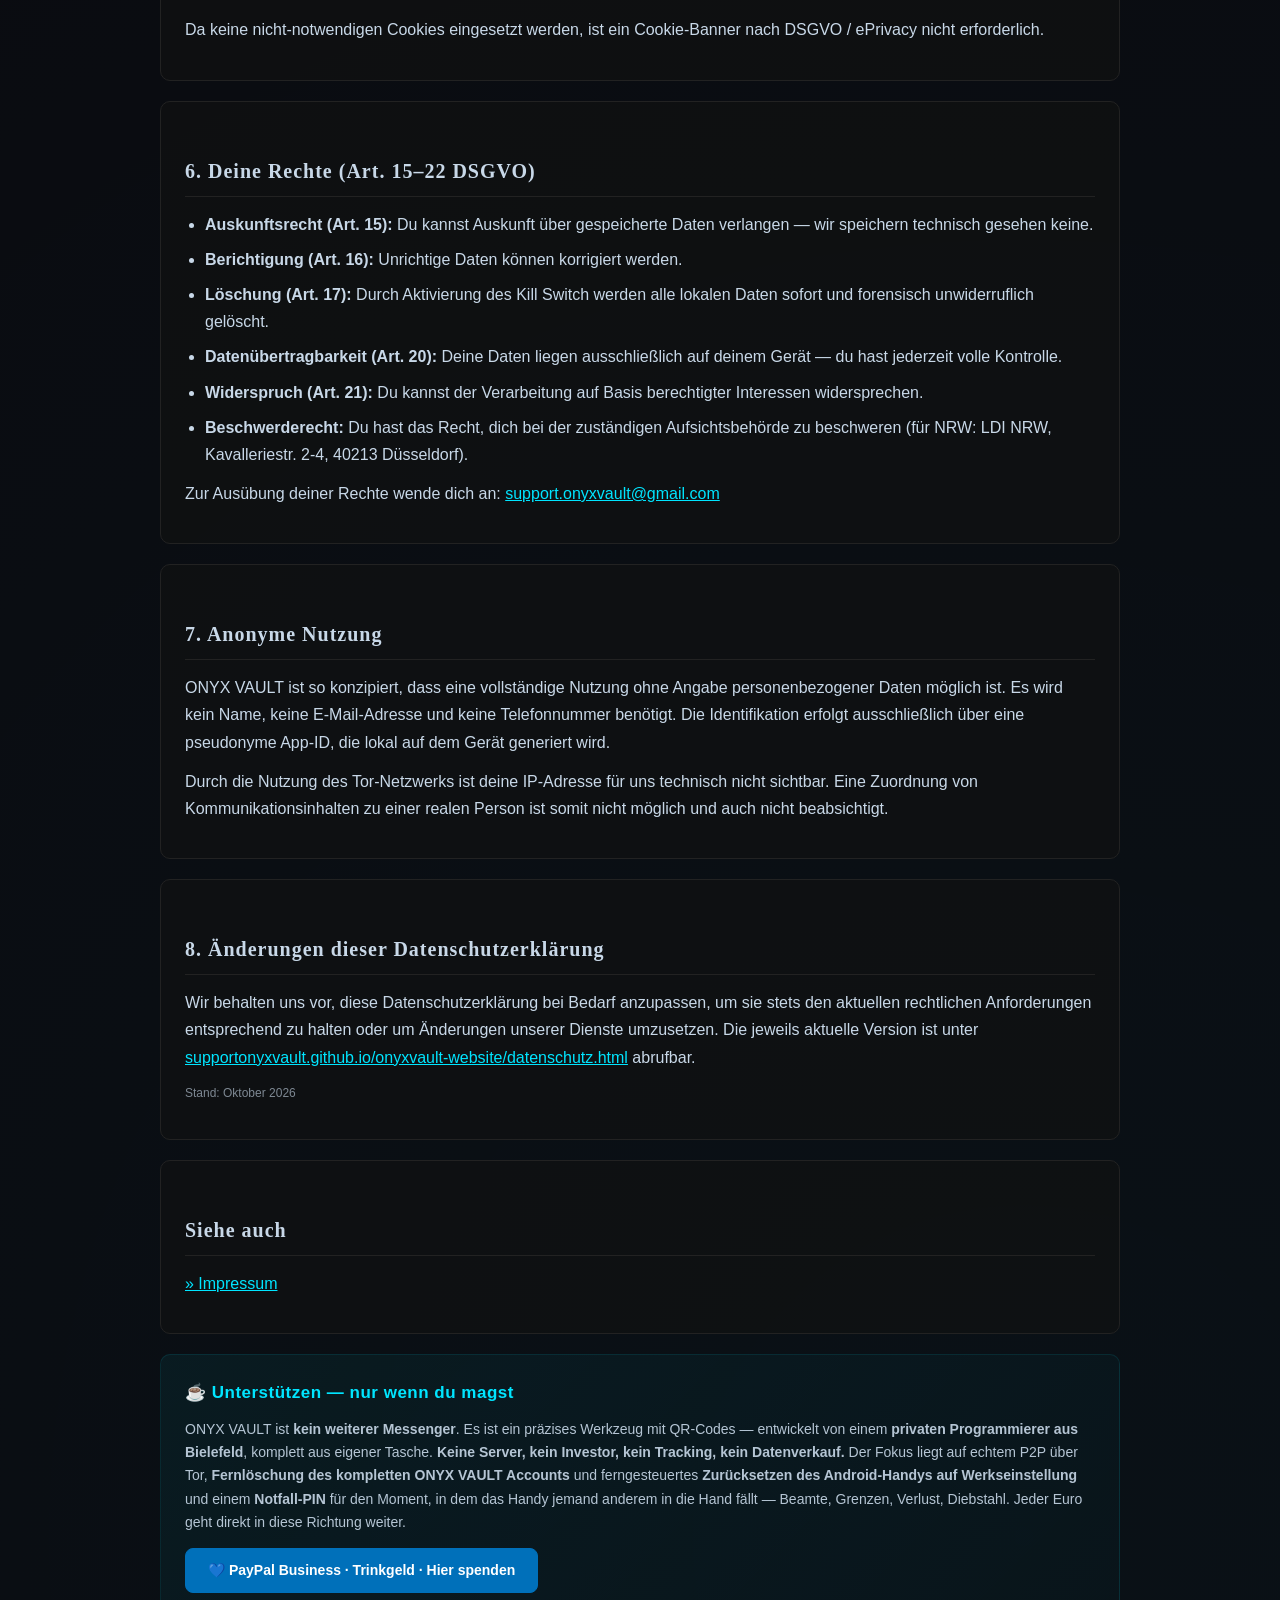
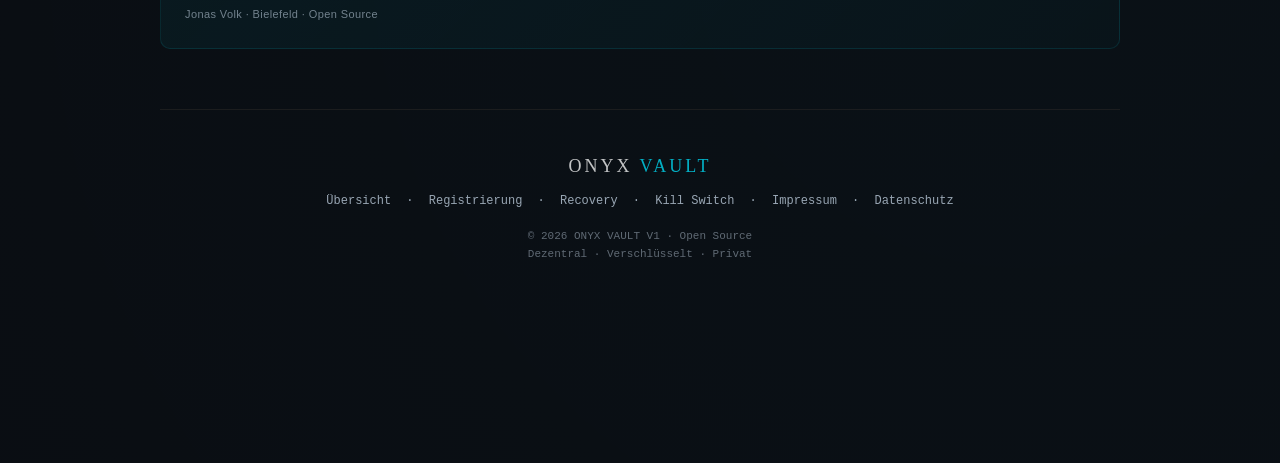
==== commit cc7ac9a1: "ui: Donation-Button umbenannt - PayPal Business Trinkgeld hier spenden" ====
--- a/datenschutz.html
+++ b/datenschutz.html
@@ -140,7 +140,7 @@
     <p class="donation-text">
       ONYX VAULT ist <strong>kein weiterer Messenger</strong>. Es ist ein präzises Werkzeug mit QR-Codes — entwickelt von einem <strong>privaten Programmierer aus Bielefeld</strong>, komplett aus eigener Tasche. <strong>Keine Server, kein Investor, kein Tracking, kein Datenverkauf.</strong> Der Fokus liegt auf echtem P2P über Tor, <strong>Fernlöschung des kompletten ONYX VAULT Accounts</strong> und ferngesteuertes <strong>Zurücksetzen des Android-Handys auf Werkseinstellung</strong> und einem <strong>Notfall-PIN</strong> für den Moment, in dem das Handy jemand anderem in die Hand fällt — Beamte, Grenzen, Verlust, Diebstahl. Jeder Euro geht direkt in diese Richtung weiter.
     </p>
-    <a href="https://www.paypal.com/donate?business=jonassimonvolk@gmail.com&no_recurring=0&item_name=ONYX+VAULT+Entwicklung&currency_code=EUR" target="_blank" rel="noopener" class="donation-btn">💙 Hier spenden via PayPal</a>
+    <a href="https://www.paypal.com/donate?business=jonassimonvolk@gmail.com&no_recurring=0&item_name=ONYX+VAULT+Entwicklung&currency_code=EUR" target="_blank" rel="noopener" class="donation-btn">💙 PayPal Business · Trinkgeld · Hier spenden</a>
     <p class="donation-meta">Jonas Volk · Bielefeld · Open Source</p>
   </div>
 
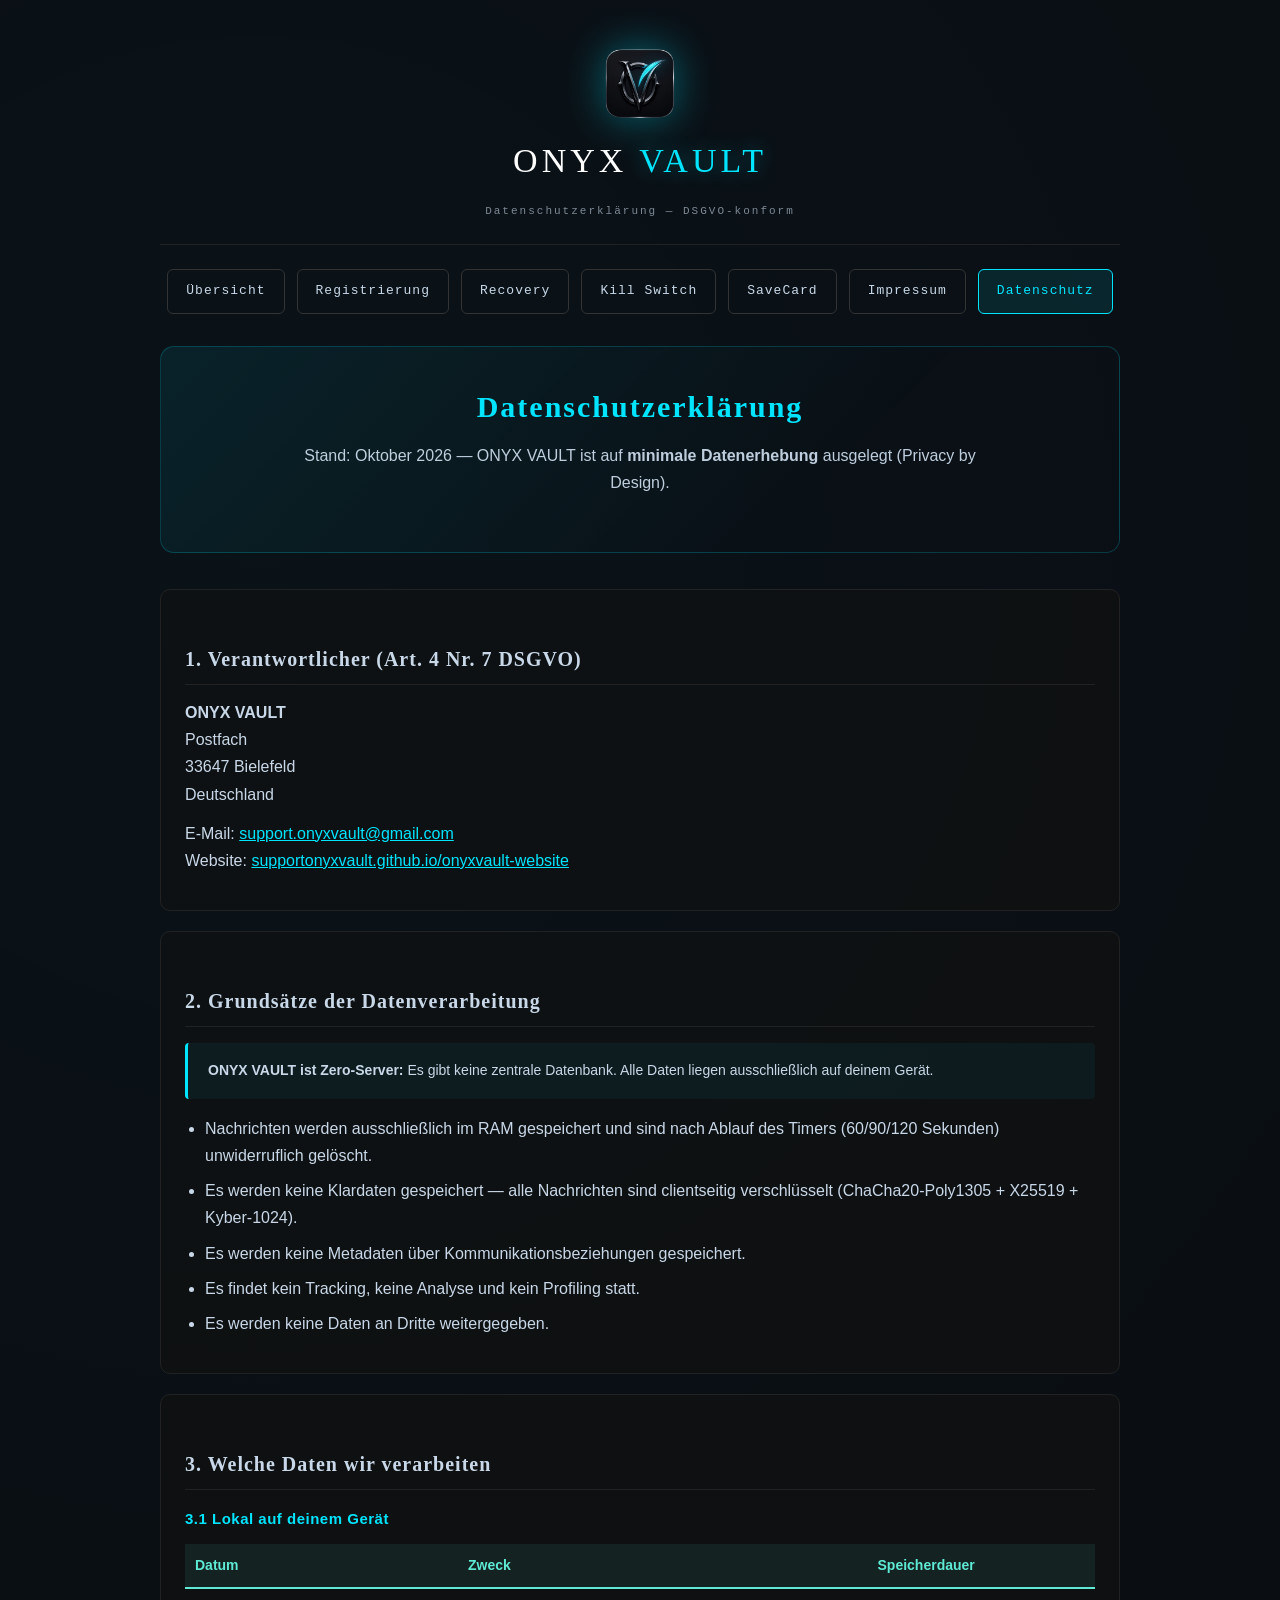
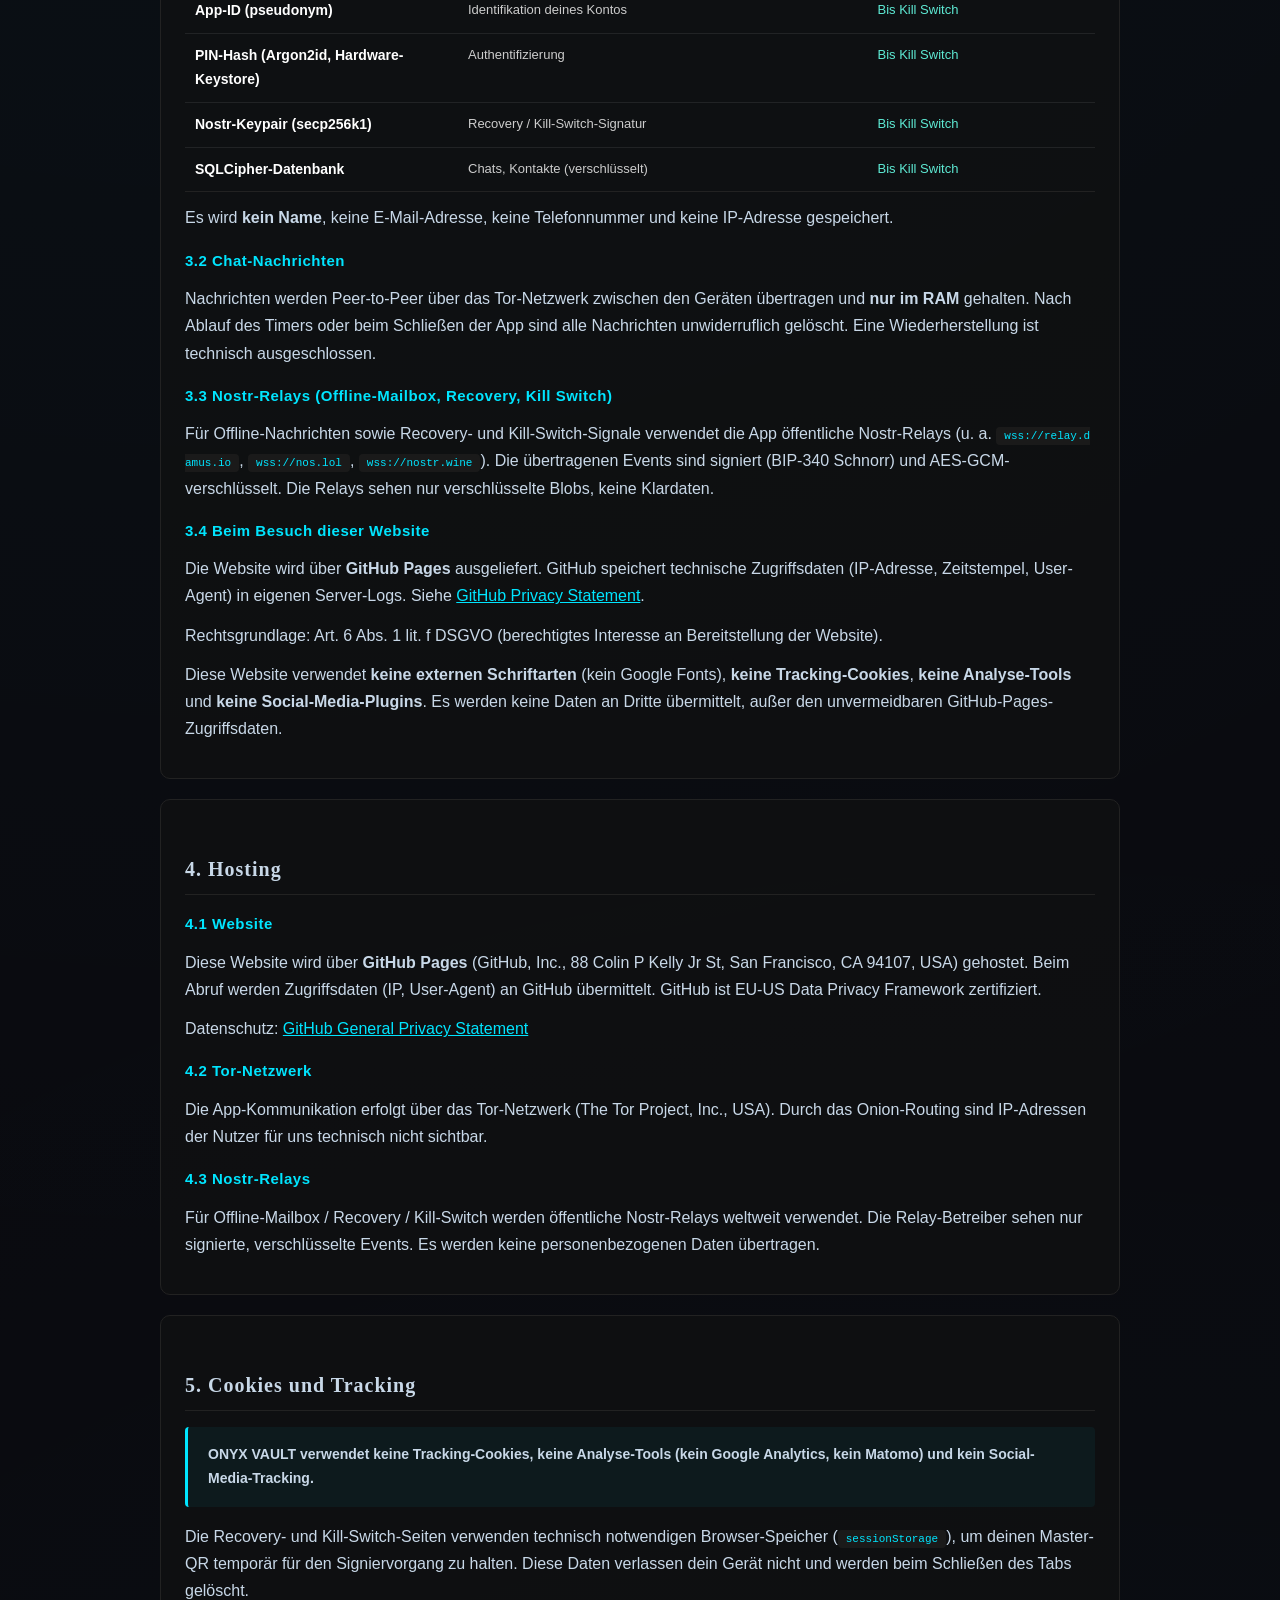
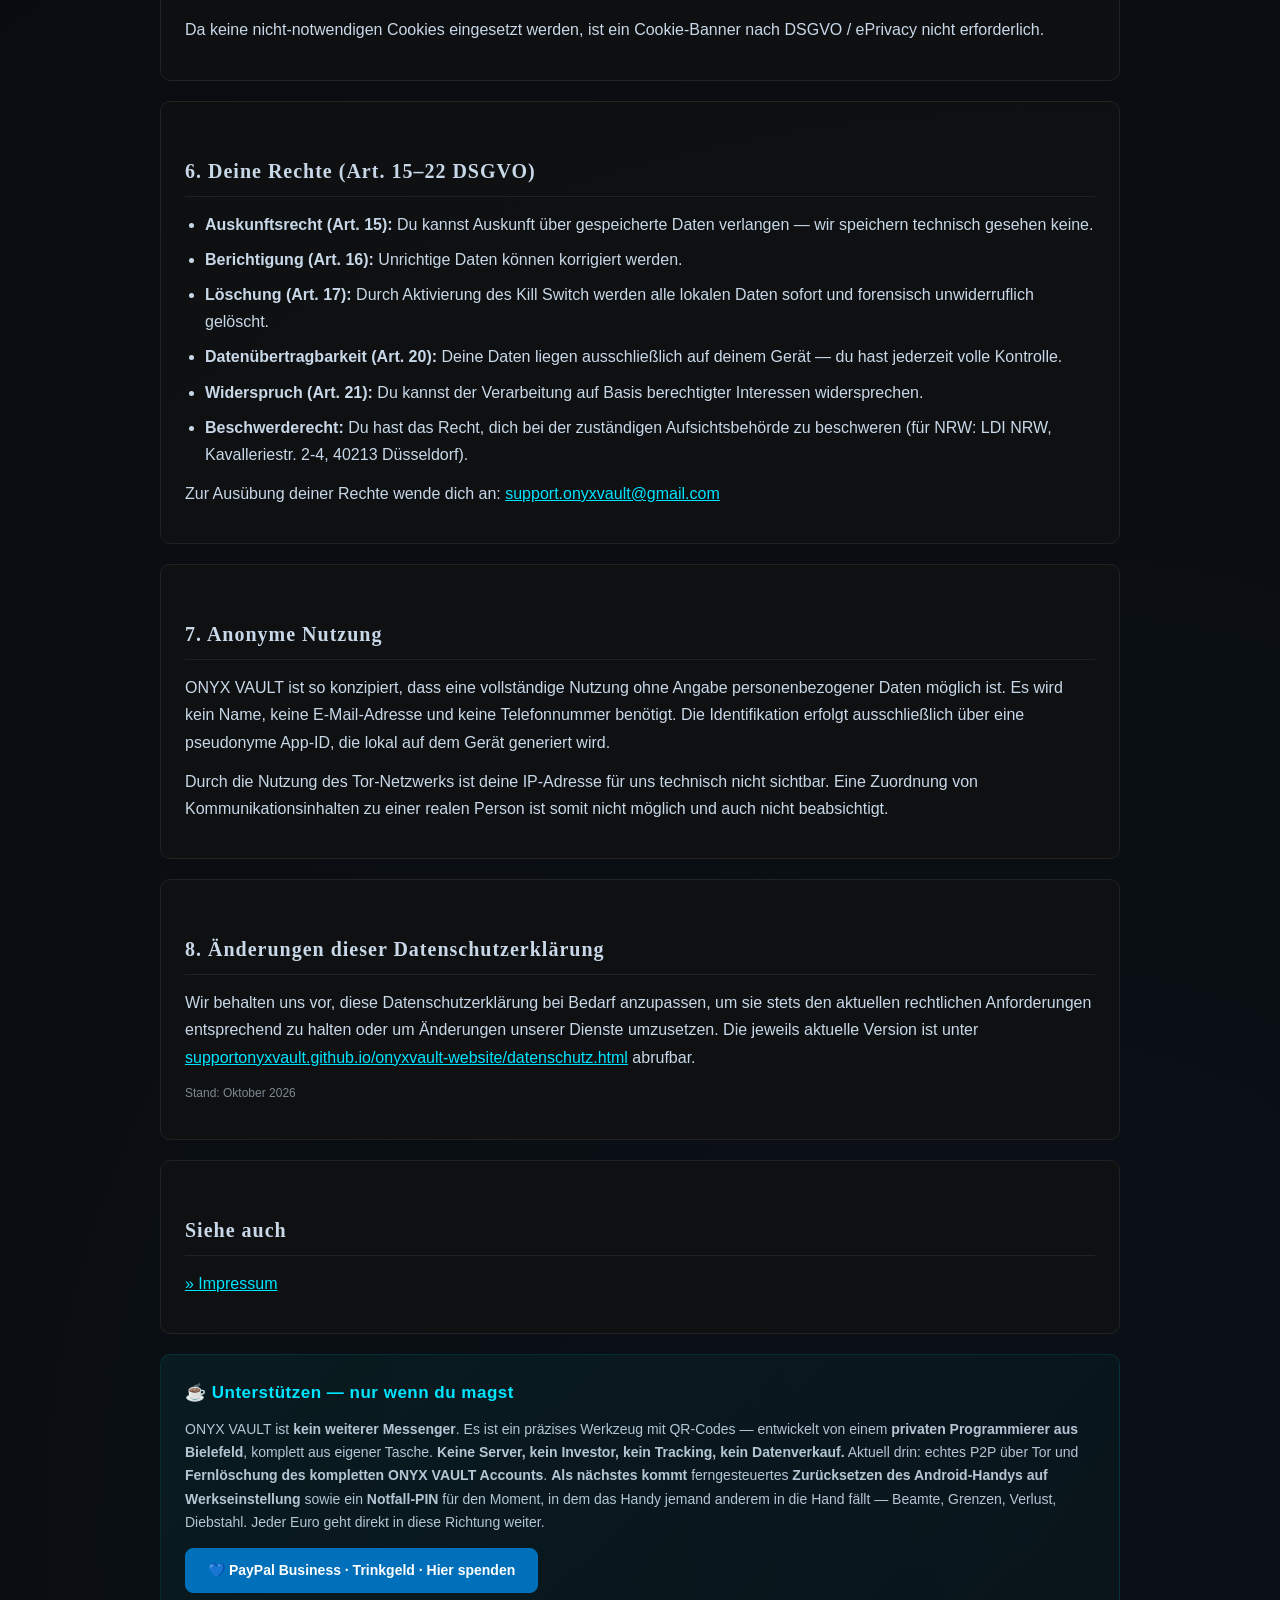
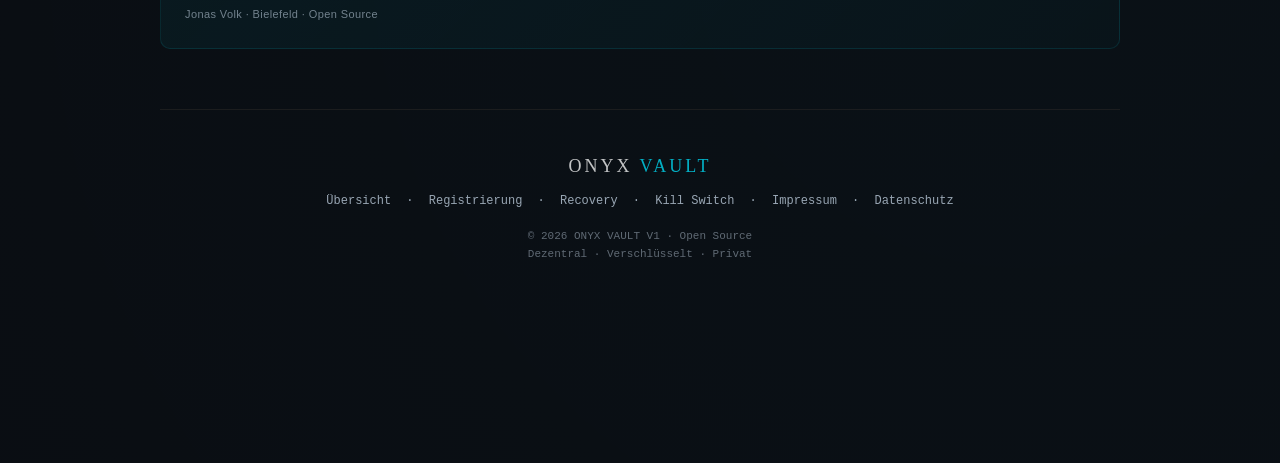
==== commit 2504e842: "fix: Donation-Text ehrlich - Werksreset+Notfall-PIN sind geplant, nicht fertig" ====
--- a/datenschutz.html
+++ b/datenschutz.html
@@ -138,7 +138,7 @@
     <div class="card donation-card">
     <h3 class="donation-title">☕ Unterstützen — nur wenn du magst</h3>
     <p class="donation-text">
-      ONYX VAULT ist <strong>kein weiterer Messenger</strong>. Es ist ein präzises Werkzeug mit QR-Codes — entwickelt von einem <strong>privaten Programmierer aus Bielefeld</strong>, komplett aus eigener Tasche. <strong>Keine Server, kein Investor, kein Tracking, kein Datenverkauf.</strong> Der Fokus liegt auf echtem P2P über Tor, <strong>Fernlöschung des kompletten ONYX VAULT Accounts</strong> und ferngesteuertes <strong>Zurücksetzen des Android-Handys auf Werkseinstellung</strong> und einem <strong>Notfall-PIN</strong> für den Moment, in dem das Handy jemand anderem in die Hand fällt — Beamte, Grenzen, Verlust, Diebstahl. Jeder Euro geht direkt in diese Richtung weiter.
+      ONYX VAULT ist <strong>kein weiterer Messenger</strong>. Es ist ein präzises Werkzeug mit QR-Codes — entwickelt von einem <strong>privaten Programmierer aus Bielefeld</strong>, komplett aus eigener Tasche. <strong>Keine Server, kein Investor, kein Tracking, kein Datenverkauf.</strong> Aktuell drin: echtes P2P über Tor und <strong>Fernlöschung des kompletten ONYX VAULT Accounts</strong>. <strong>Als nächstes kommt</strong> ferngesteuertes <strong>Zurücksetzen des Android-Handys auf Werkseinstellung</strong> sowie ein <strong>Notfall-PIN</strong> für den Moment, in dem das Handy jemand anderem in die Hand fällt — Beamte, Grenzen, Verlust, Diebstahl. Jeder Euro geht direkt in diese Richtung weiter.
     </p>
     <a href="https://www.paypal.com/donate?business=jonassimonvolk@gmail.com&no_recurring=0&item_name=ONYX+VAULT+Entwicklung&currency_code=EUR" target="_blank" rel="noopener" class="donation-btn">💙 PayPal Business · Trinkgeld · Hier spenden</a>
     <p class="donation-meta">Jonas Volk · Bielefeld · Open Source</p>
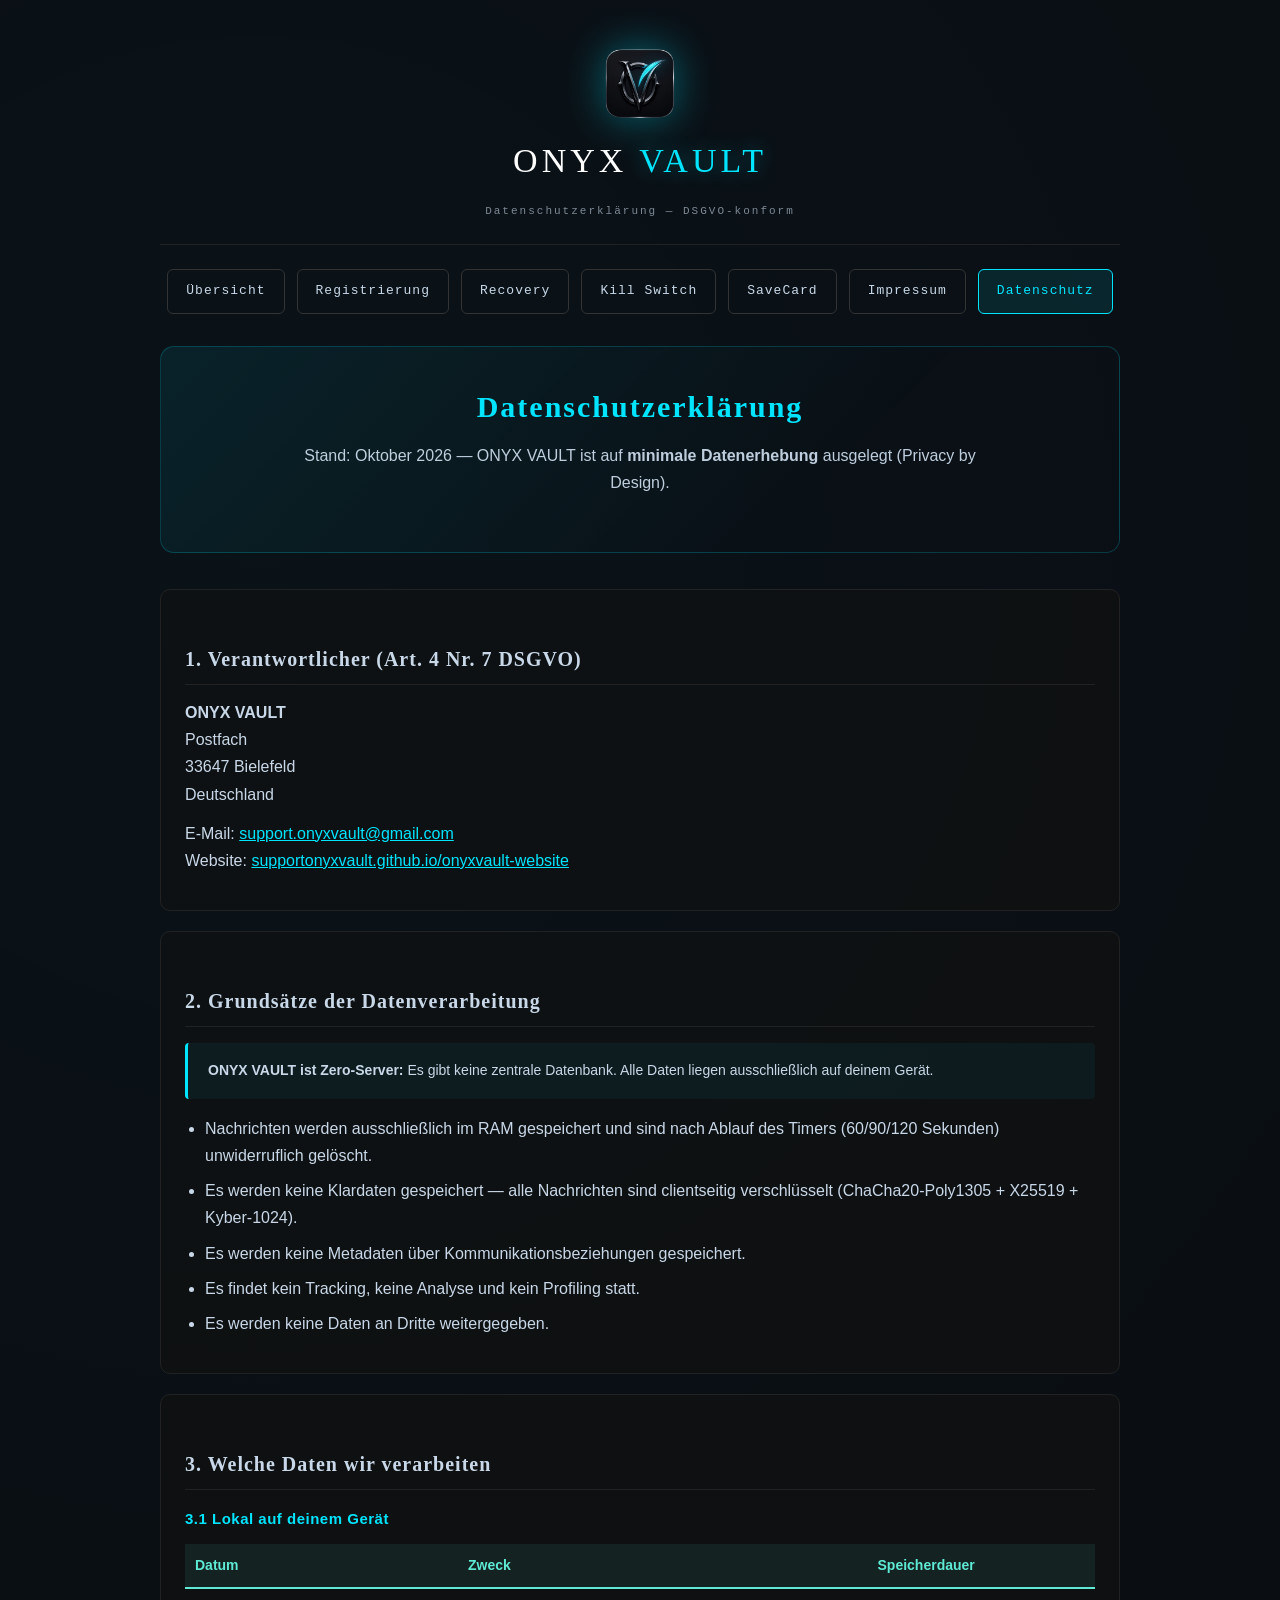
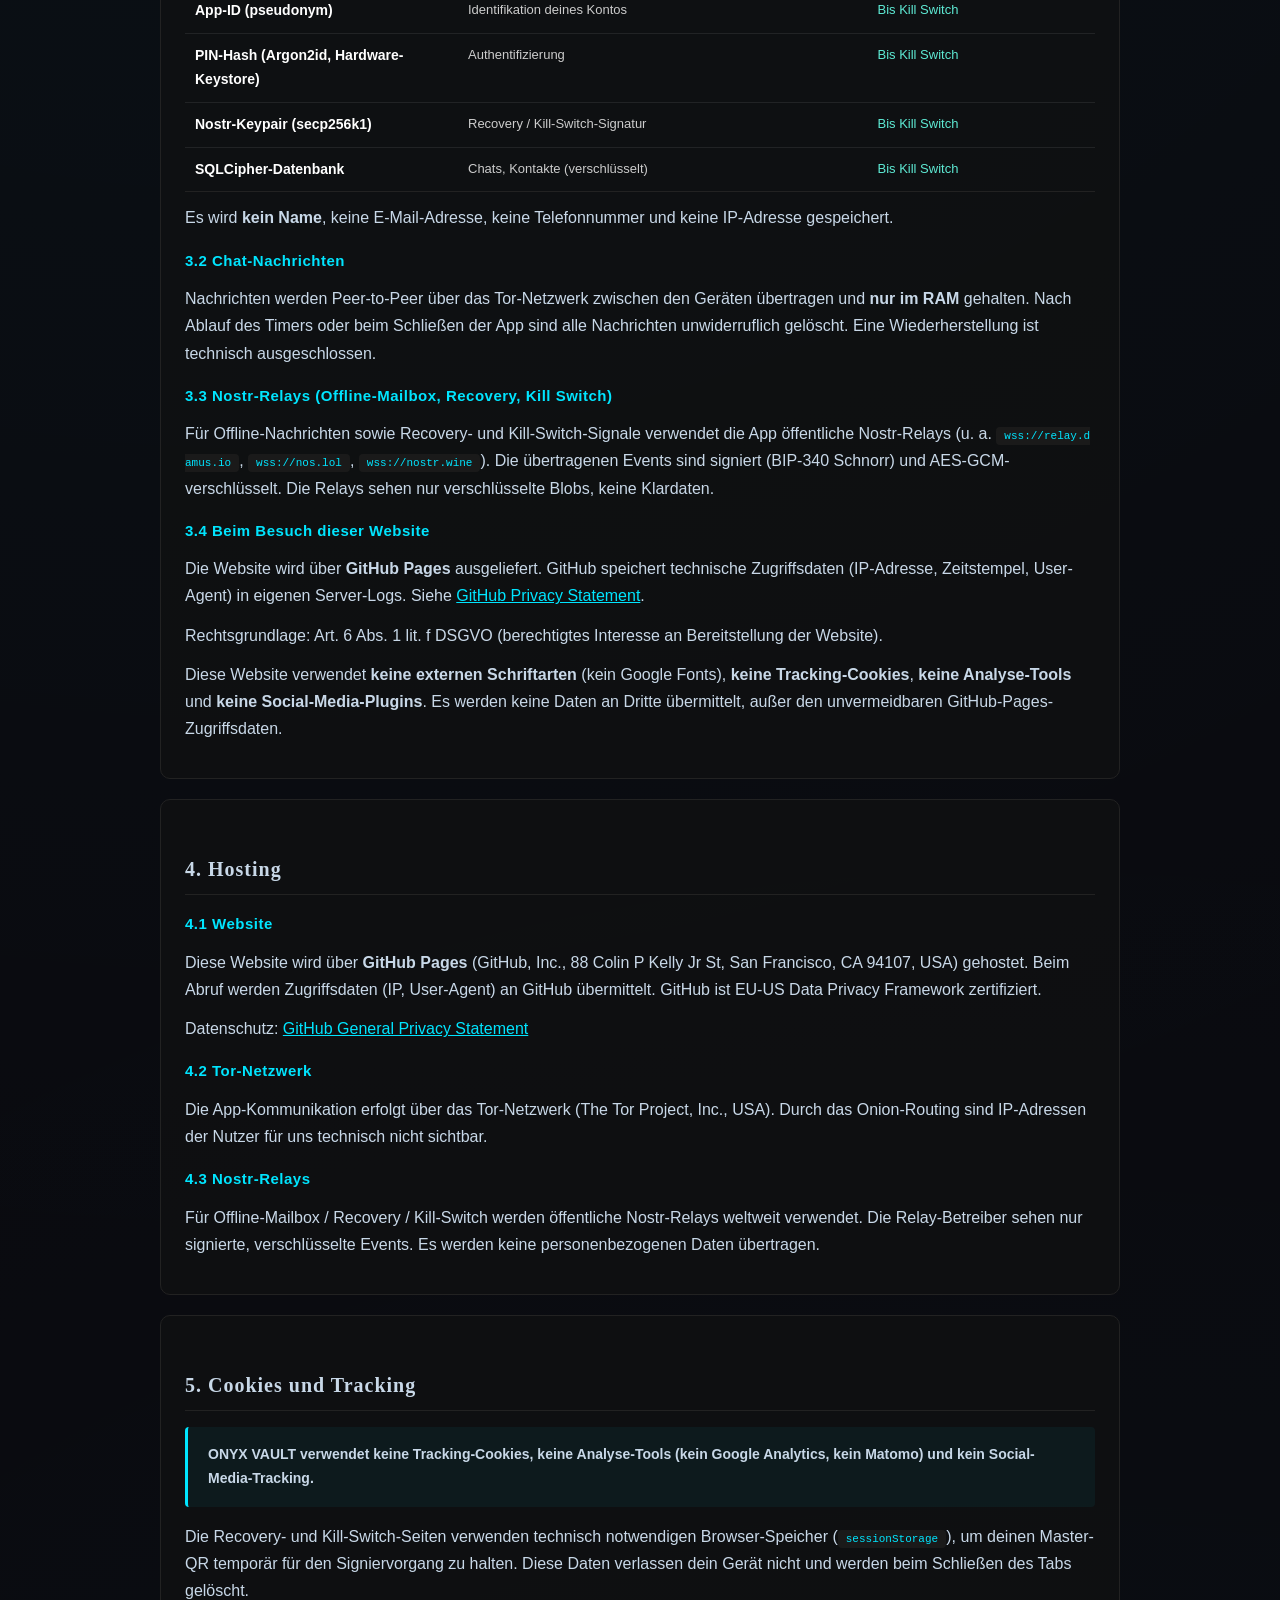
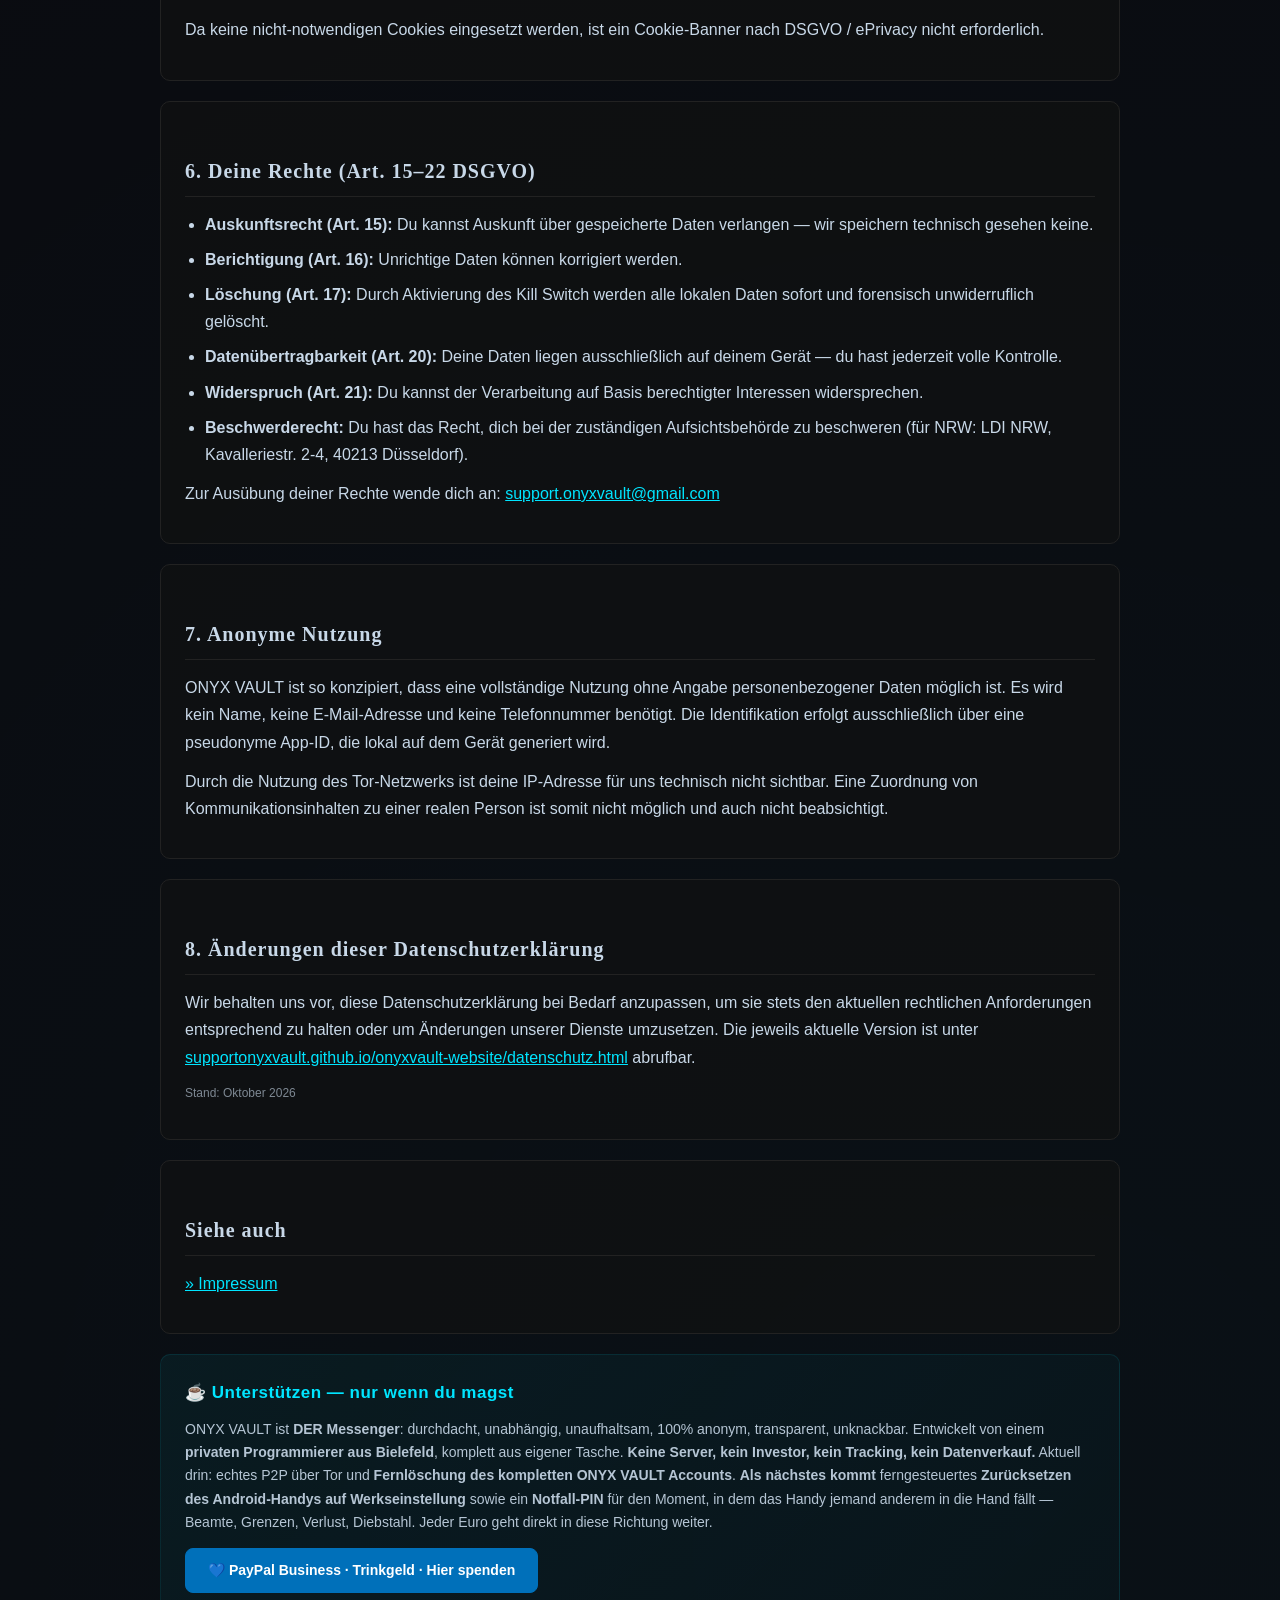
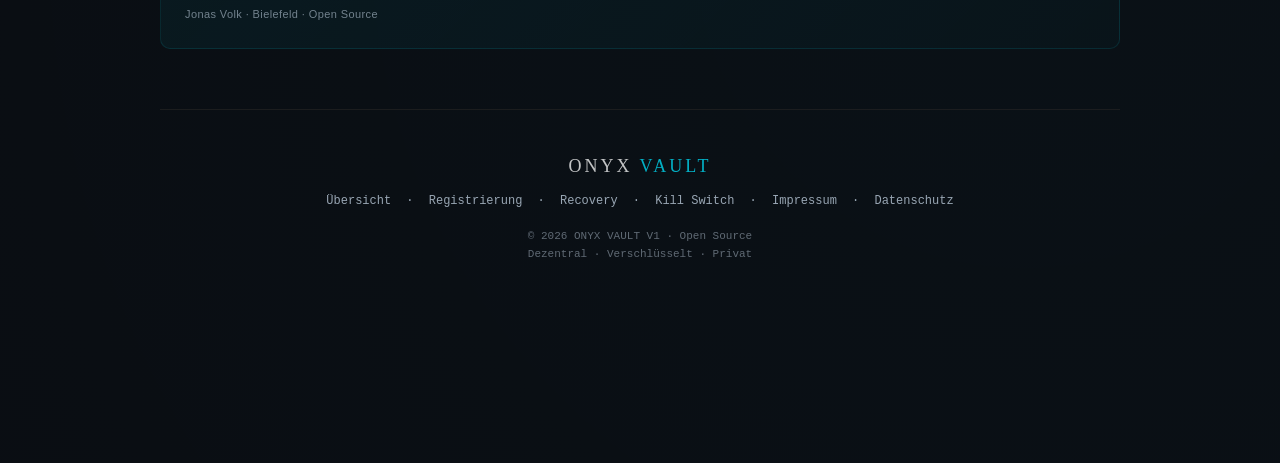
==== commit 7950d32f: "fix: Donation-Opener - ONYX VAULT IST DER Messenger (6 Attribute)" ====
--- a/datenschutz.html
+++ b/datenschutz.html
@@ -138,7 +138,7 @@
     <div class="card donation-card">
     <h3 class="donation-title">☕ Unterstützen — nur wenn du magst</h3>
     <p class="donation-text">
-      ONYX VAULT ist <strong>kein weiterer Messenger</strong>. Es ist ein präzises Werkzeug mit QR-Codes — entwickelt von einem <strong>privaten Programmierer aus Bielefeld</strong>, komplett aus eigener Tasche. <strong>Keine Server, kein Investor, kein Tracking, kein Datenverkauf.</strong> Aktuell drin: echtes P2P über Tor und <strong>Fernlöschung des kompletten ONYX VAULT Accounts</strong>. <strong>Als nächstes kommt</strong> ferngesteuertes <strong>Zurücksetzen des Android-Handys auf Werkseinstellung</strong> sowie ein <strong>Notfall-PIN</strong> für den Moment, in dem das Handy jemand anderem in die Hand fällt — Beamte, Grenzen, Verlust, Diebstahl. Jeder Euro geht direkt in diese Richtung weiter.
+      ONYX VAULT ist <strong>DER Messenger</strong>: durchdacht, unabhängig, unaufhaltsam, 100% anonym, transparent, unknackbar. Entwickelt von einem <strong>privaten Programmierer aus Bielefeld</strong>, komplett aus eigener Tasche. <strong>Keine Server, kein Investor, kein Tracking, kein Datenverkauf.</strong> Aktuell drin: echtes P2P über Tor und <strong>Fernlöschung des kompletten ONYX VAULT Accounts</strong>. <strong>Als nächstes kommt</strong> ferngesteuertes <strong>Zurücksetzen des Android-Handys auf Werkseinstellung</strong> sowie ein <strong>Notfall-PIN</strong> für den Moment, in dem das Handy jemand anderem in die Hand fällt — Beamte, Grenzen, Verlust, Diebstahl. Jeder Euro geht direkt in diese Richtung weiter.
     </p>
     <a href="https://www.paypal.com/donate?business=jonassimonvolk@gmail.com&no_recurring=0&item_name=ONYX+VAULT+Entwicklung&currency_code=EUR" target="_blank" rel="noopener" class="donation-btn">💙 PayPal Business · Trinkgeld · Hier spenden</a>
     <p class="donation-meta">Jonas Volk · Bielefeld · Open Source</p>
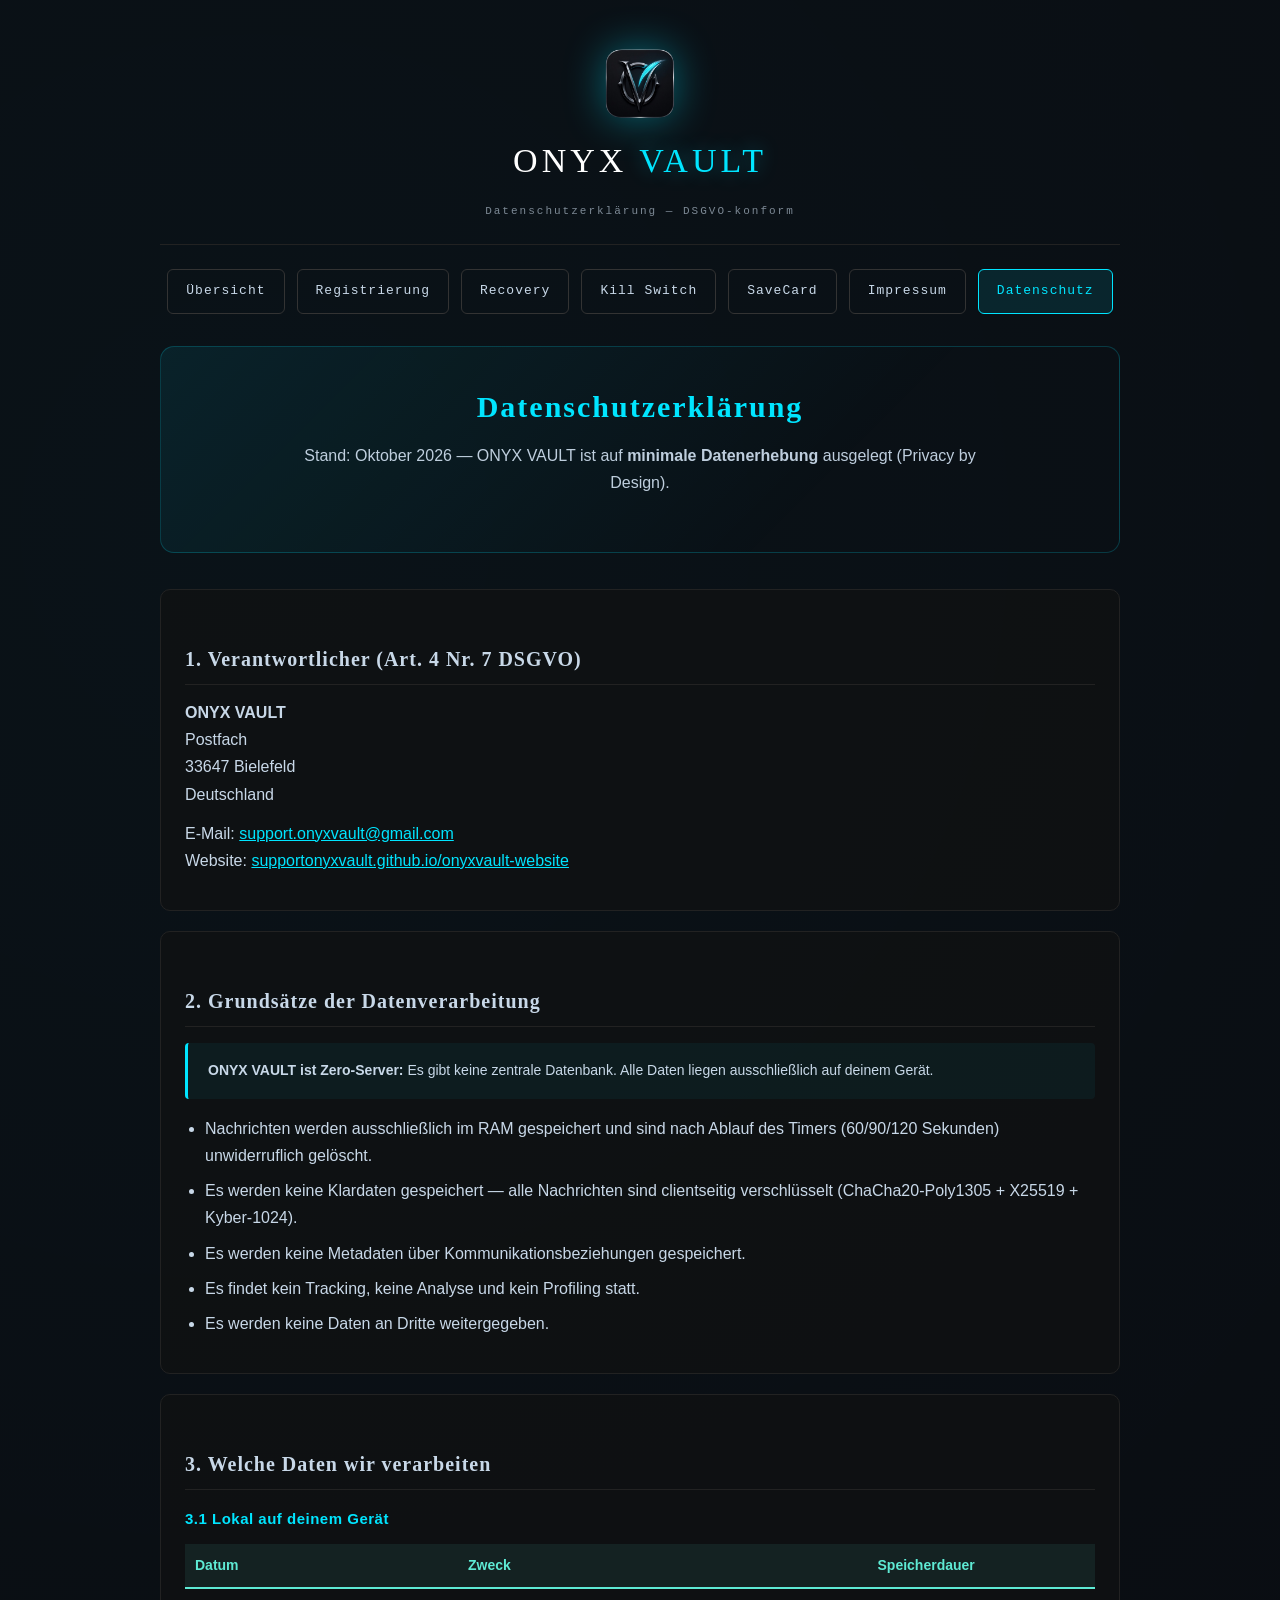
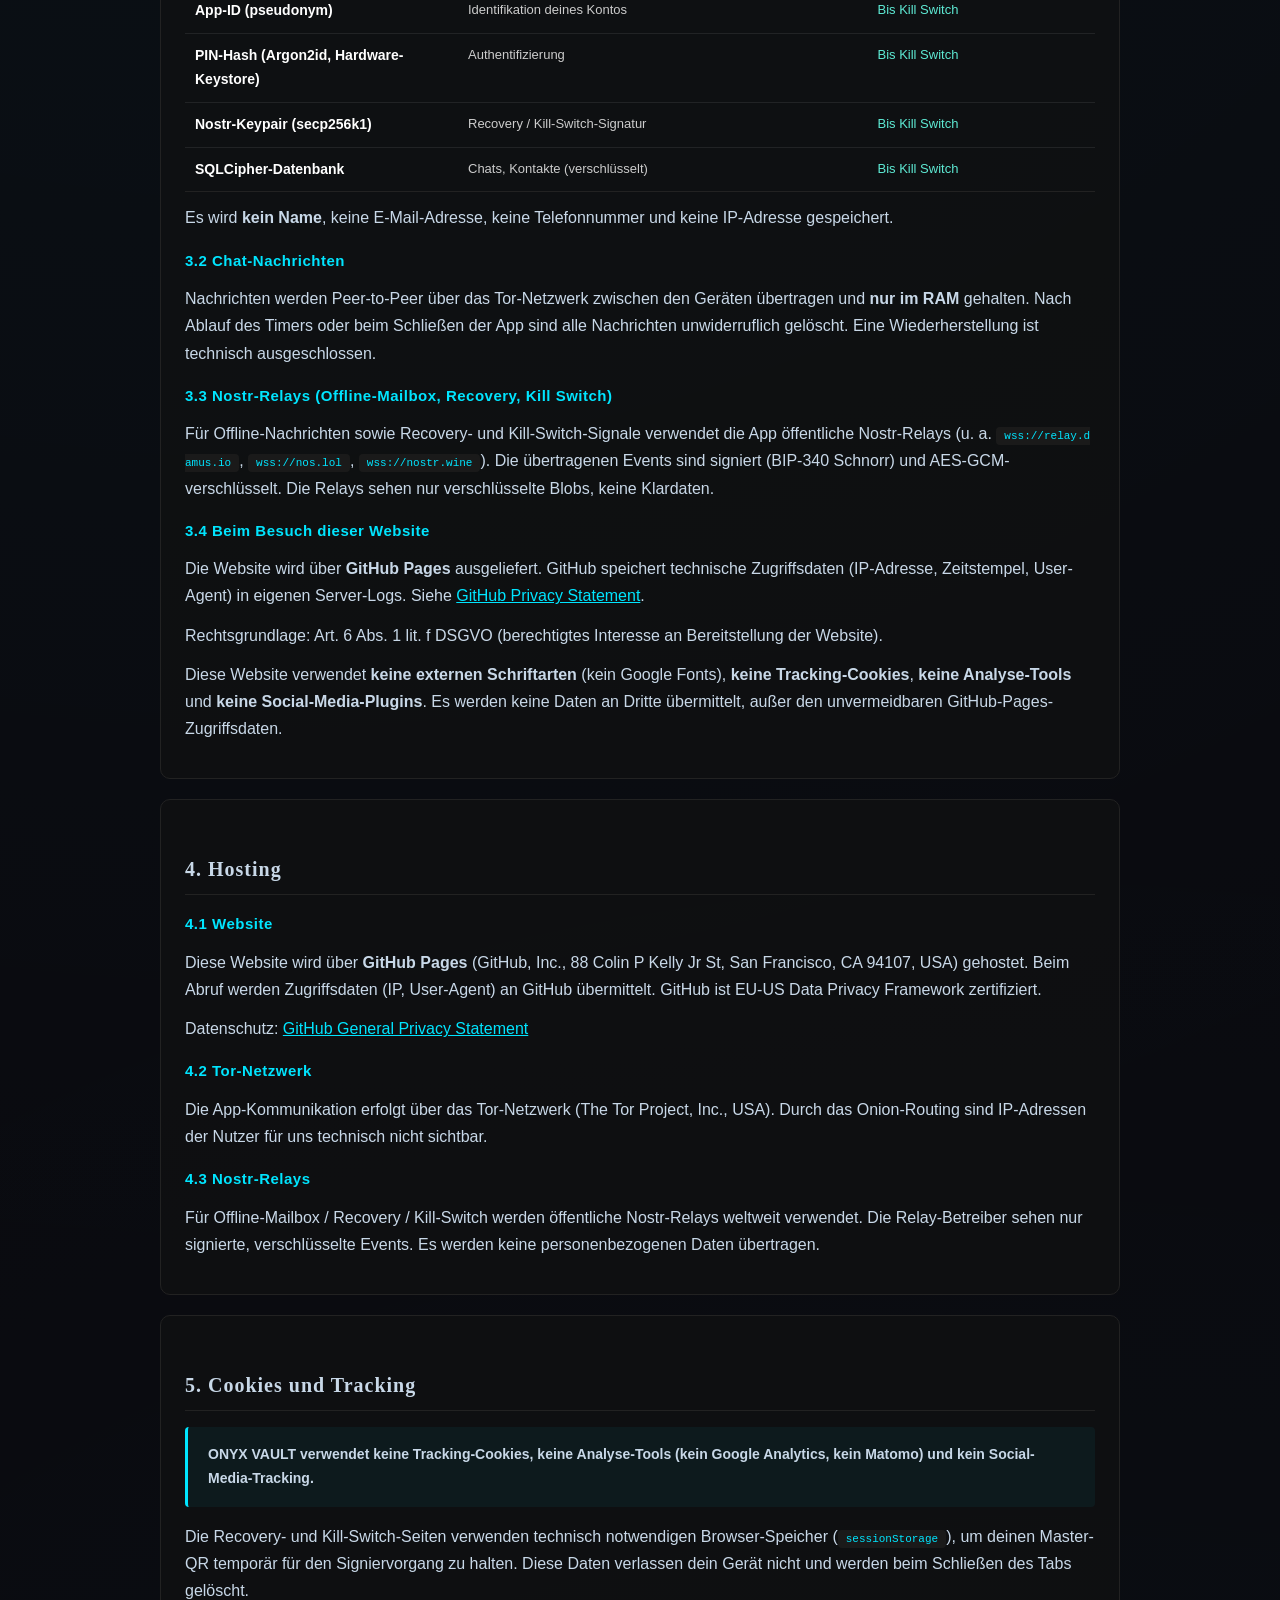
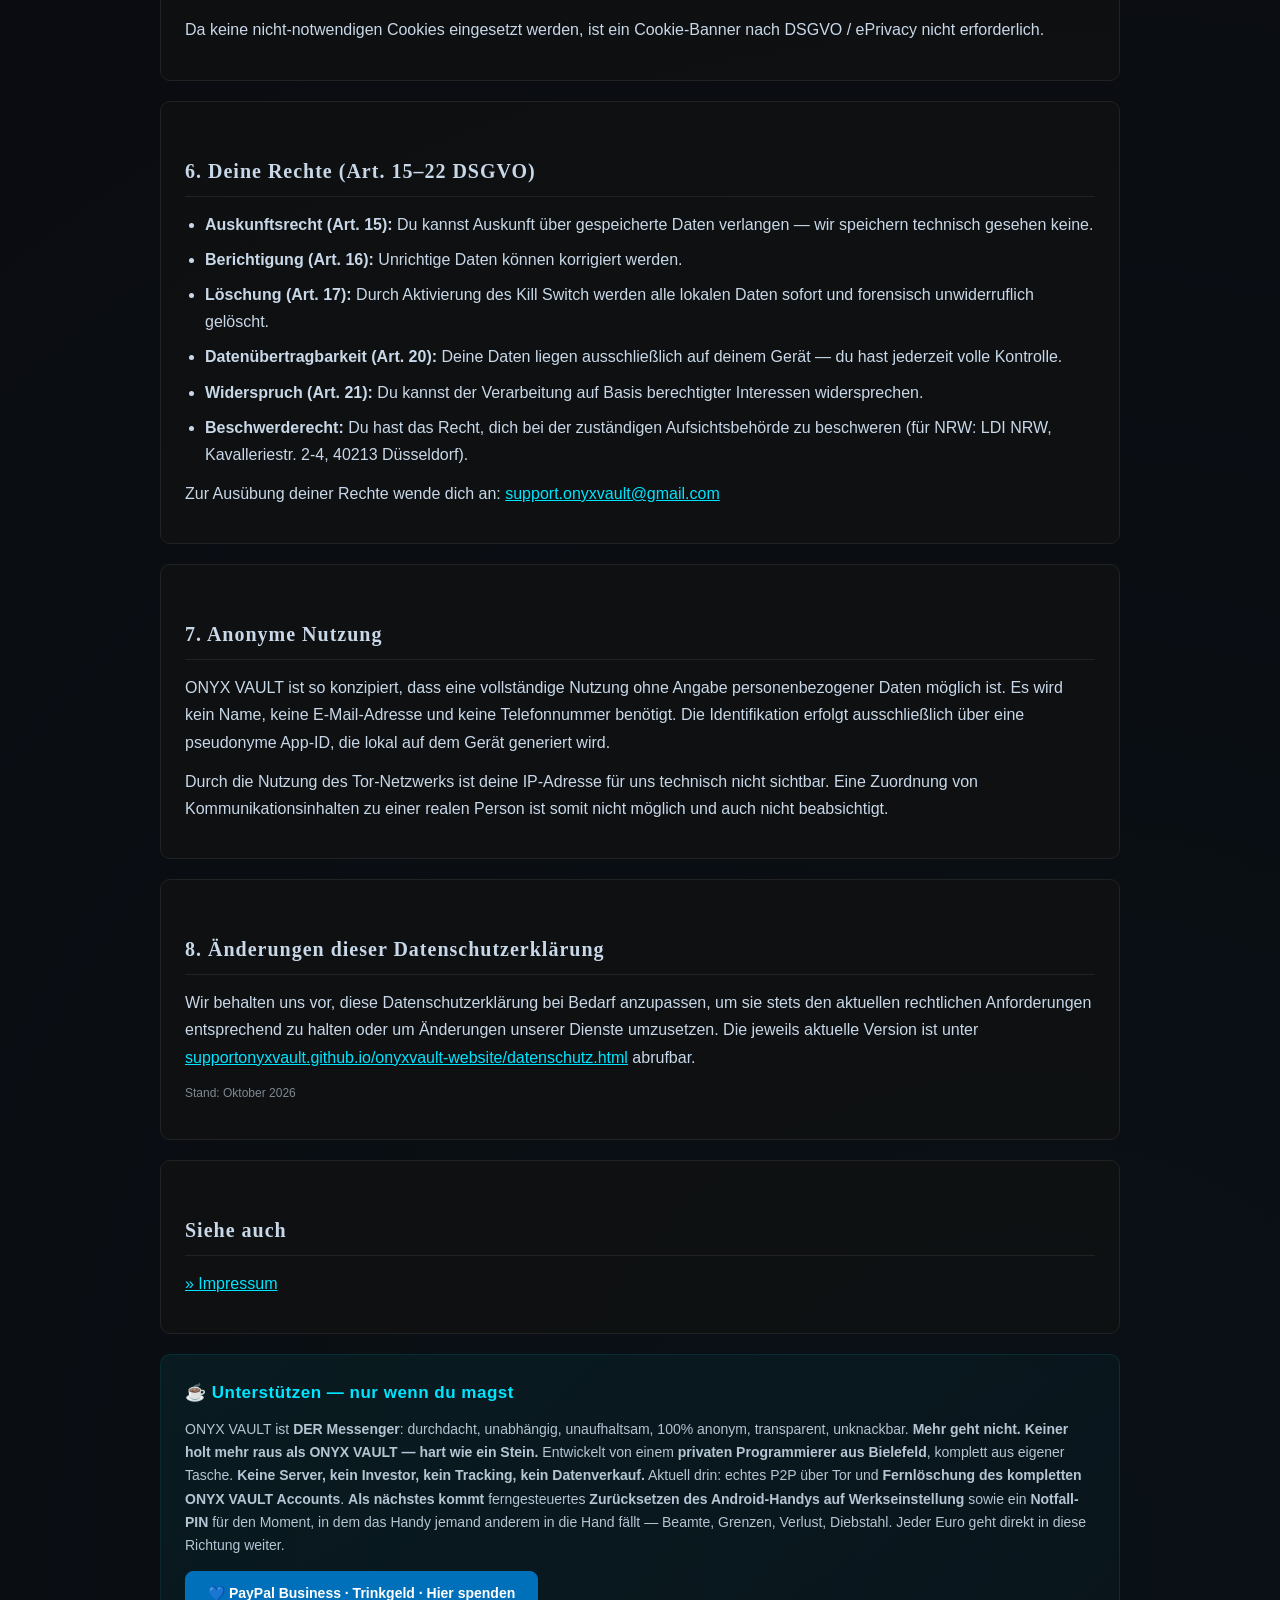
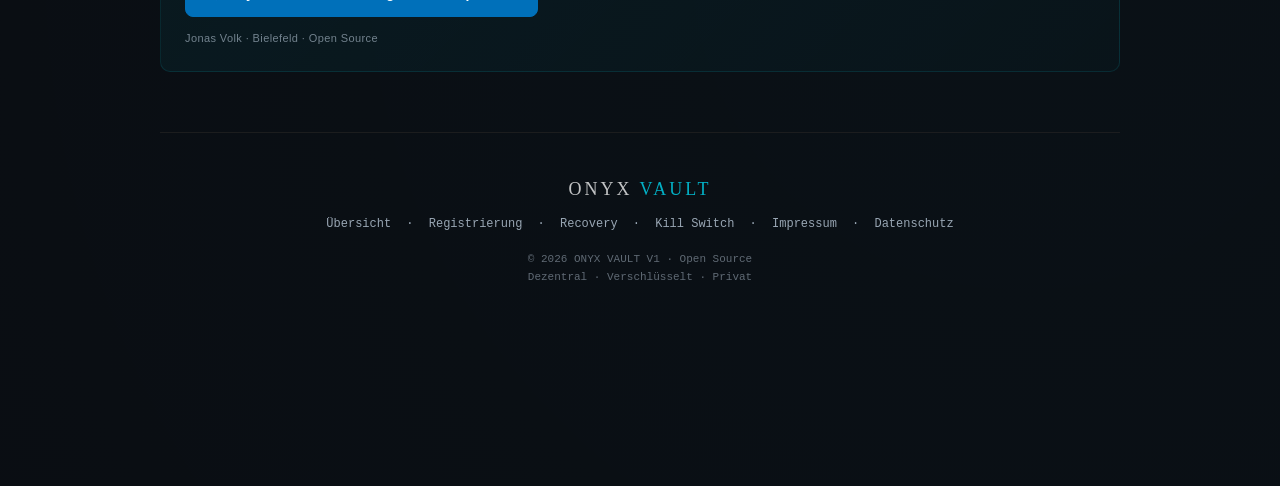
==== commit 87e9cfd0: "copy: Donation-Opener verstaerkt - 'Mehr geht nicht. Hart wie ein Stein.'" ====
--- a/datenschutz.html
+++ b/datenschutz.html
@@ -138,7 +138,7 @@
     <div class="card donation-card">
     <h3 class="donation-title">☕ Unterstützen — nur wenn du magst</h3>
     <p class="donation-text">
-      ONYX VAULT ist <strong>DER Messenger</strong>: durchdacht, unabhängig, unaufhaltsam, 100% anonym, transparent, unknackbar. Entwickelt von einem <strong>privaten Programmierer aus Bielefeld</strong>, komplett aus eigener Tasche. <strong>Keine Server, kein Investor, kein Tracking, kein Datenverkauf.</strong> Aktuell drin: echtes P2P über Tor und <strong>Fernlöschung des kompletten ONYX VAULT Accounts</strong>. <strong>Als nächstes kommt</strong> ferngesteuertes <strong>Zurücksetzen des Android-Handys auf Werkseinstellung</strong> sowie ein <strong>Notfall-PIN</strong> für den Moment, in dem das Handy jemand anderem in die Hand fällt — Beamte, Grenzen, Verlust, Diebstahl. Jeder Euro geht direkt in diese Richtung weiter.
+      ONYX VAULT ist <strong>DER Messenger</strong>: durchdacht, unabhängig, unaufhaltsam, 100% anonym, transparent, unknackbar. <strong>Mehr geht nicht. Keiner holt mehr raus als ONYX VAULT — hart wie ein Stein.</strong> Entwickelt von einem <strong>privaten Programmierer aus Bielefeld</strong>, komplett aus eigener Tasche. <strong>Keine Server, kein Investor, kein Tracking, kein Datenverkauf.</strong> Aktuell drin: echtes P2P über Tor und <strong>Fernlöschung des kompletten ONYX VAULT Accounts</strong>. <strong>Als nächstes kommt</strong> ferngesteuertes <strong>Zurücksetzen des Android-Handys auf Werkseinstellung</strong> sowie ein <strong>Notfall-PIN</strong> für den Moment, in dem das Handy jemand anderem in die Hand fällt — Beamte, Grenzen, Verlust, Diebstahl. Jeder Euro geht direkt in diese Richtung weiter.
     </p>
     <a href="https://www.paypal.com/donate?business=jonassimonvolk@gmail.com&no_recurring=0&item_name=ONYX+VAULT+Entwicklung&currency_code=EUR" target="_blank" rel="noopener" class="donation-btn">💙 PayPal Business · Trinkgeld · Hier spenden</a>
     <p class="donation-meta">Jonas Volk · Bielefeld · Open Source</p>
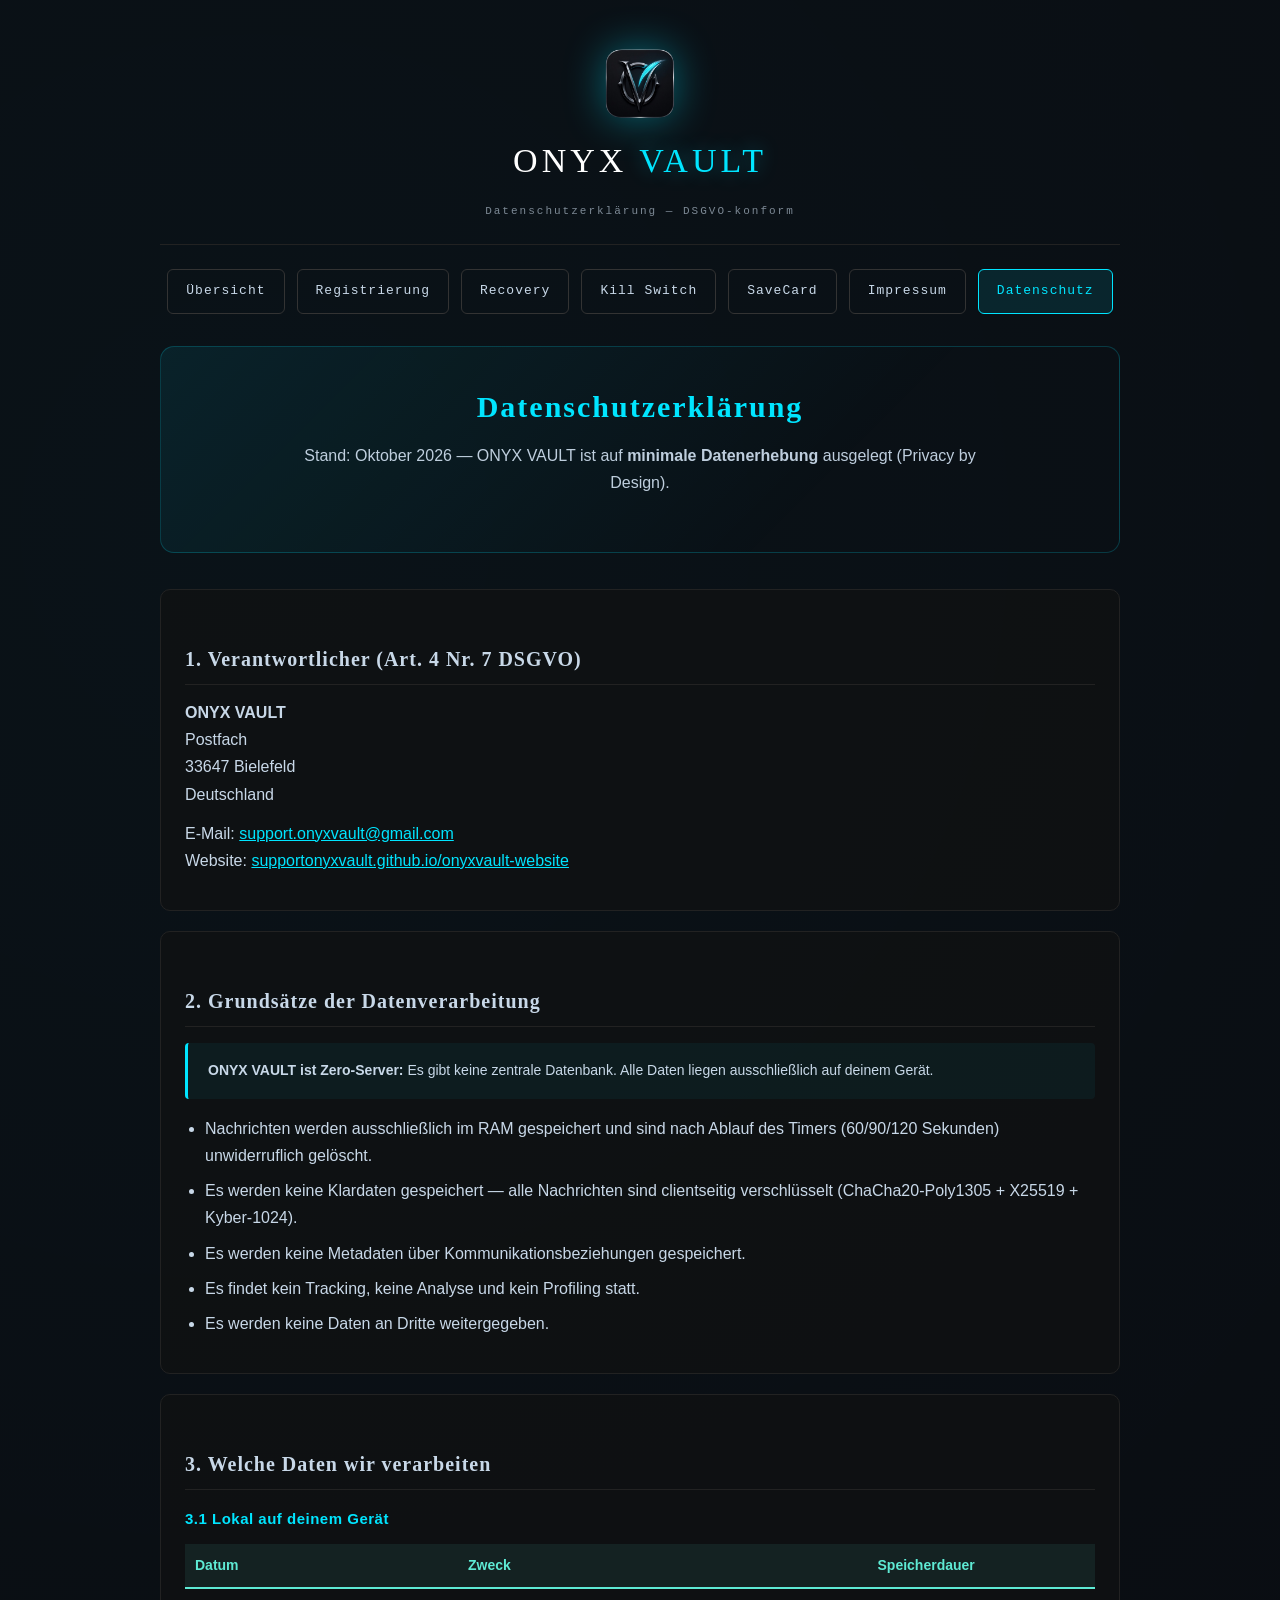
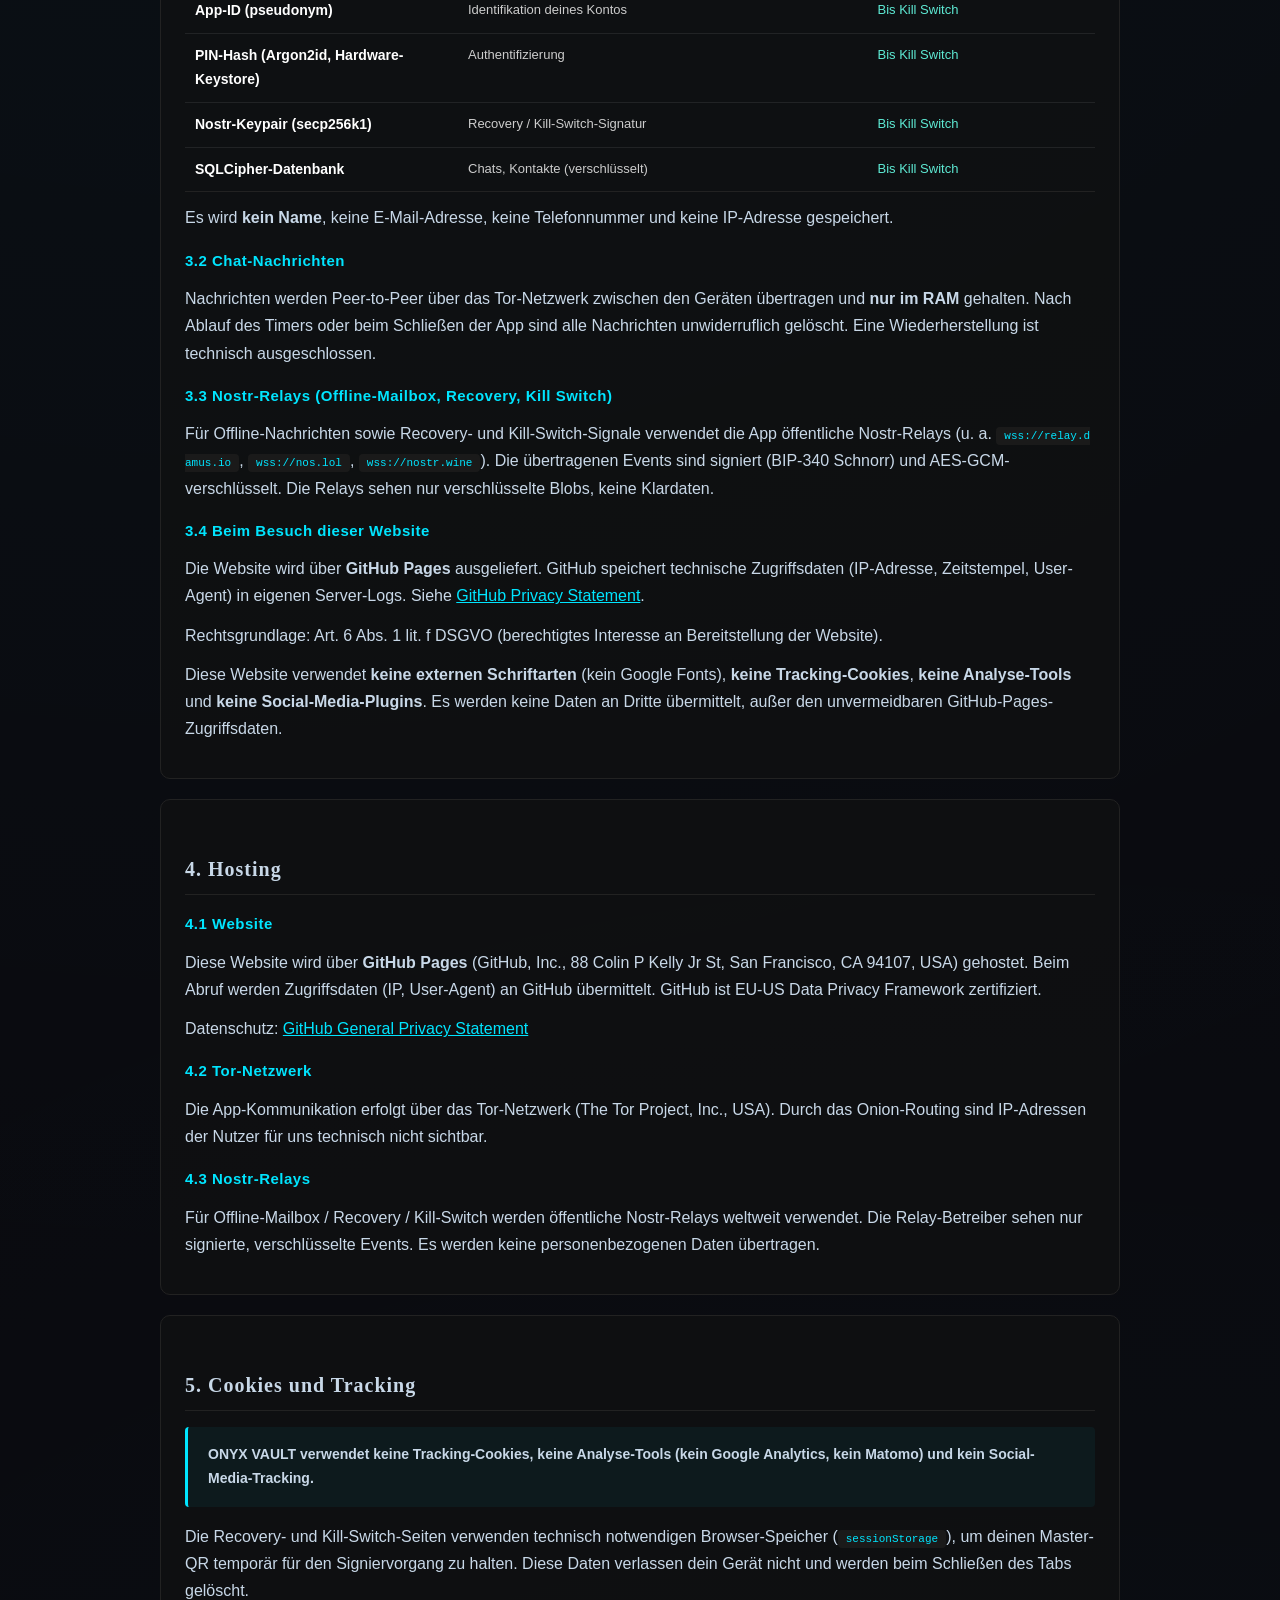
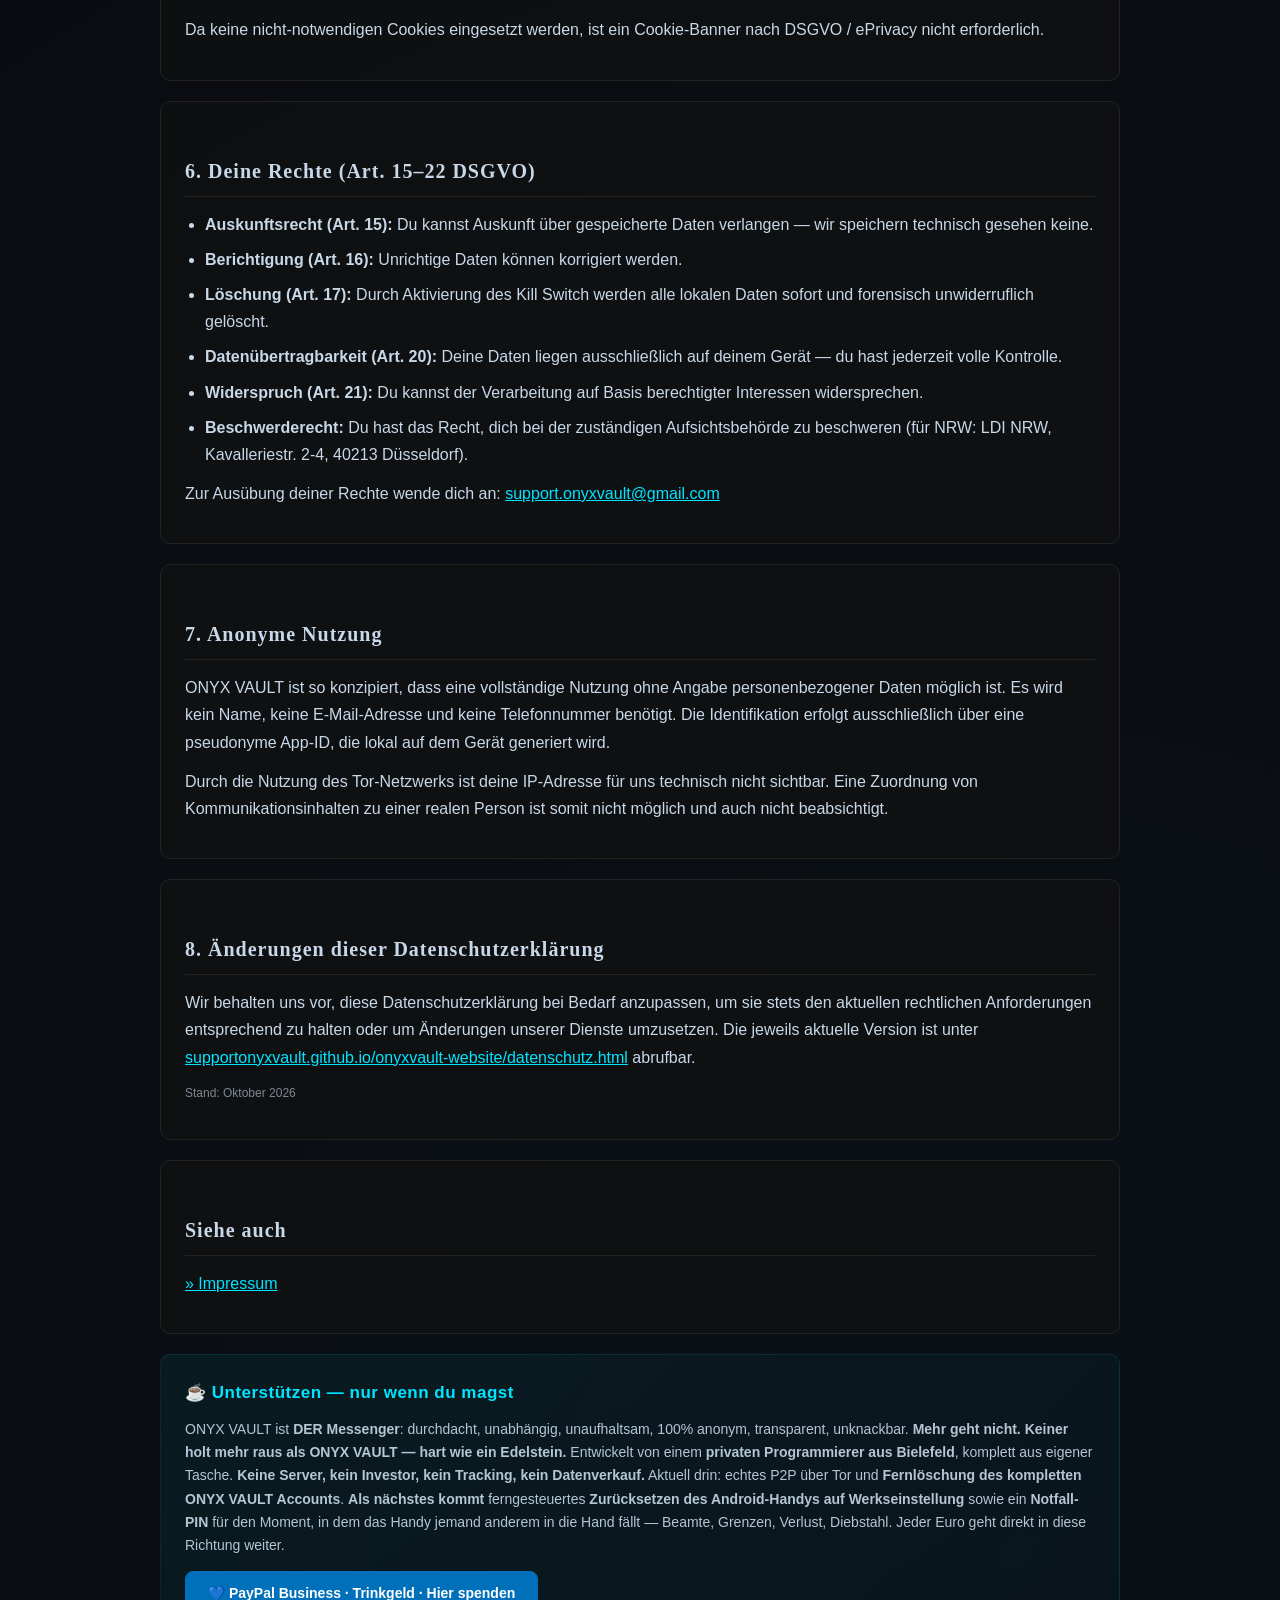
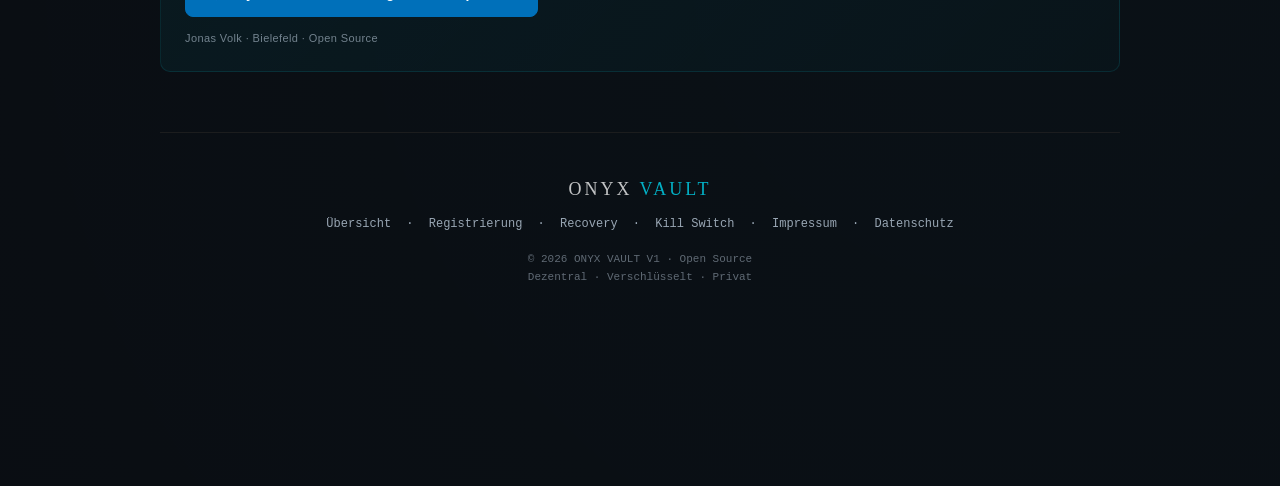
==== commit 65900ea5: "copy: Stein -> Edelstein (passt zu ONYX)" ====
--- a/datenschutz.html
+++ b/datenschutz.html
@@ -138,7 +138,7 @@
     <div class="card donation-card">
     <h3 class="donation-title">☕ Unterstützen — nur wenn du magst</h3>
     <p class="donation-text">
-      ONYX VAULT ist <strong>DER Messenger</strong>: durchdacht, unabhängig, unaufhaltsam, 100% anonym, transparent, unknackbar. <strong>Mehr geht nicht. Keiner holt mehr raus als ONYX VAULT — hart wie ein Stein.</strong> Entwickelt von einem <strong>privaten Programmierer aus Bielefeld</strong>, komplett aus eigener Tasche. <strong>Keine Server, kein Investor, kein Tracking, kein Datenverkauf.</strong> Aktuell drin: echtes P2P über Tor und <strong>Fernlöschung des kompletten ONYX VAULT Accounts</strong>. <strong>Als nächstes kommt</strong> ferngesteuertes <strong>Zurücksetzen des Android-Handys auf Werkseinstellung</strong> sowie ein <strong>Notfall-PIN</strong> für den Moment, in dem das Handy jemand anderem in die Hand fällt — Beamte, Grenzen, Verlust, Diebstahl. Jeder Euro geht direkt in diese Richtung weiter.
+      ONYX VAULT ist <strong>DER Messenger</strong>: durchdacht, unabhängig, unaufhaltsam, 100% anonym, transparent, unknackbar. <strong>Mehr geht nicht. Keiner holt mehr raus als ONYX VAULT — hart wie ein Edelstein.</strong> Entwickelt von einem <strong>privaten Programmierer aus Bielefeld</strong>, komplett aus eigener Tasche. <strong>Keine Server, kein Investor, kein Tracking, kein Datenverkauf.</strong> Aktuell drin: echtes P2P über Tor und <strong>Fernlöschung des kompletten ONYX VAULT Accounts</strong>. <strong>Als nächstes kommt</strong> ferngesteuertes <strong>Zurücksetzen des Android-Handys auf Werkseinstellung</strong> sowie ein <strong>Notfall-PIN</strong> für den Moment, in dem das Handy jemand anderem in die Hand fällt — Beamte, Grenzen, Verlust, Diebstahl. Jeder Euro geht direkt in diese Richtung weiter.
     </p>
     <a href="https://www.paypal.com/donate?business=jonassimonvolk@gmail.com&no_recurring=0&item_name=ONYX+VAULT+Entwicklung&currency_code=EUR" target="_blank" rel="noopener" class="donation-btn">💙 PayPal Business · Trinkgeld · Hier spenden</a>
     <p class="donation-meta">Jonas Volk · Bielefeld · Open Source</p>
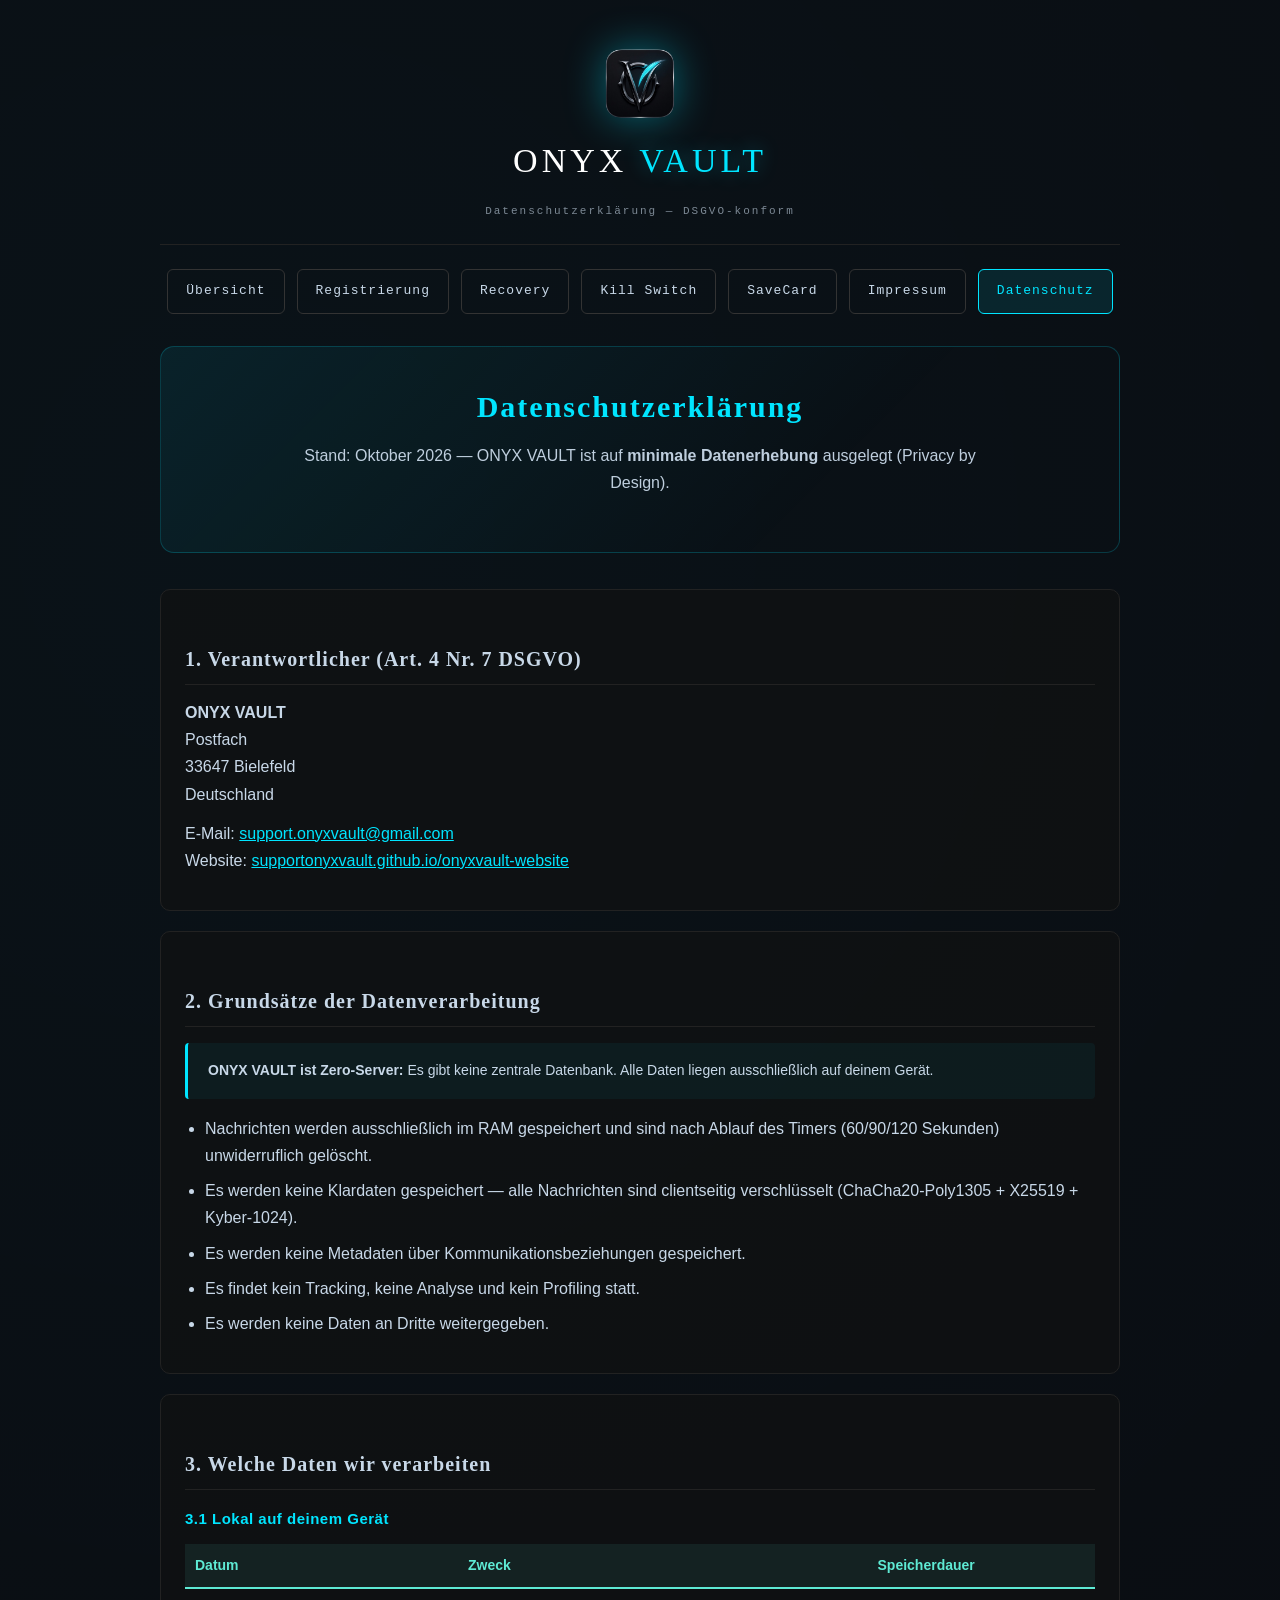
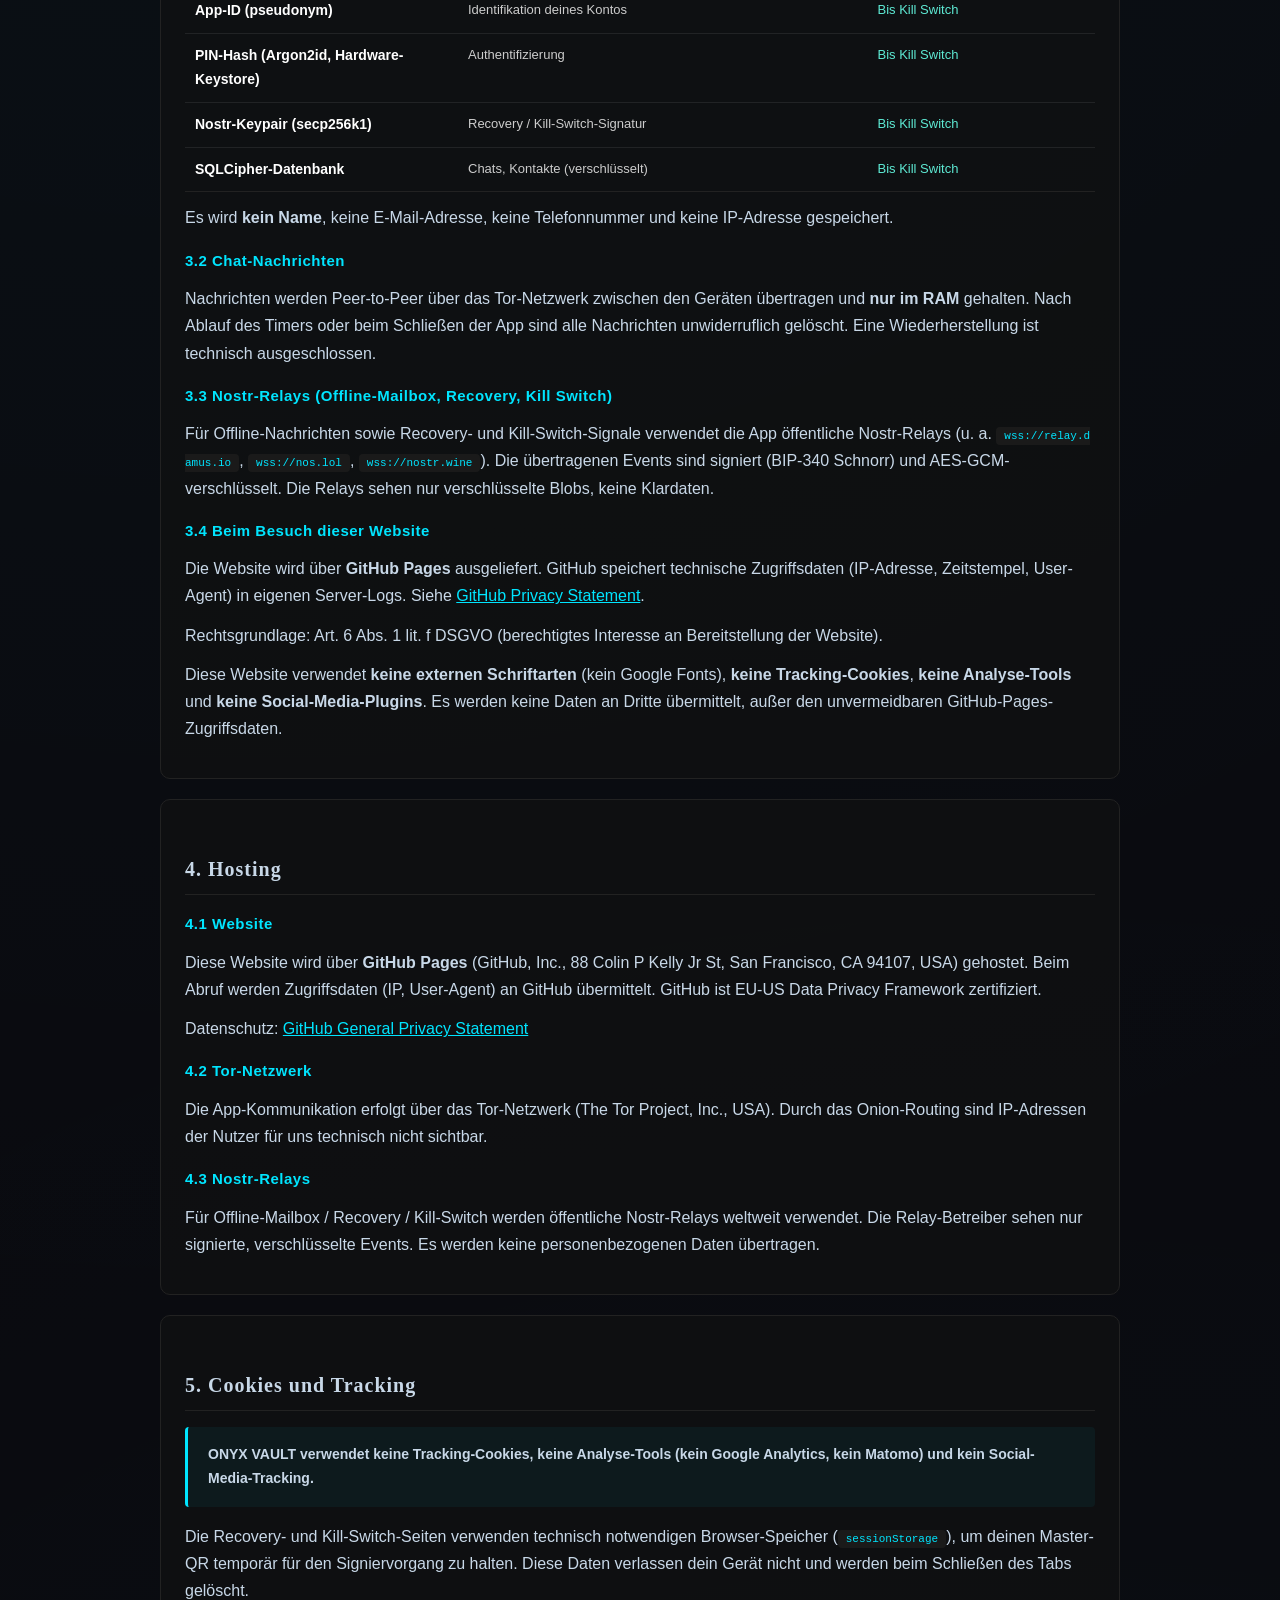
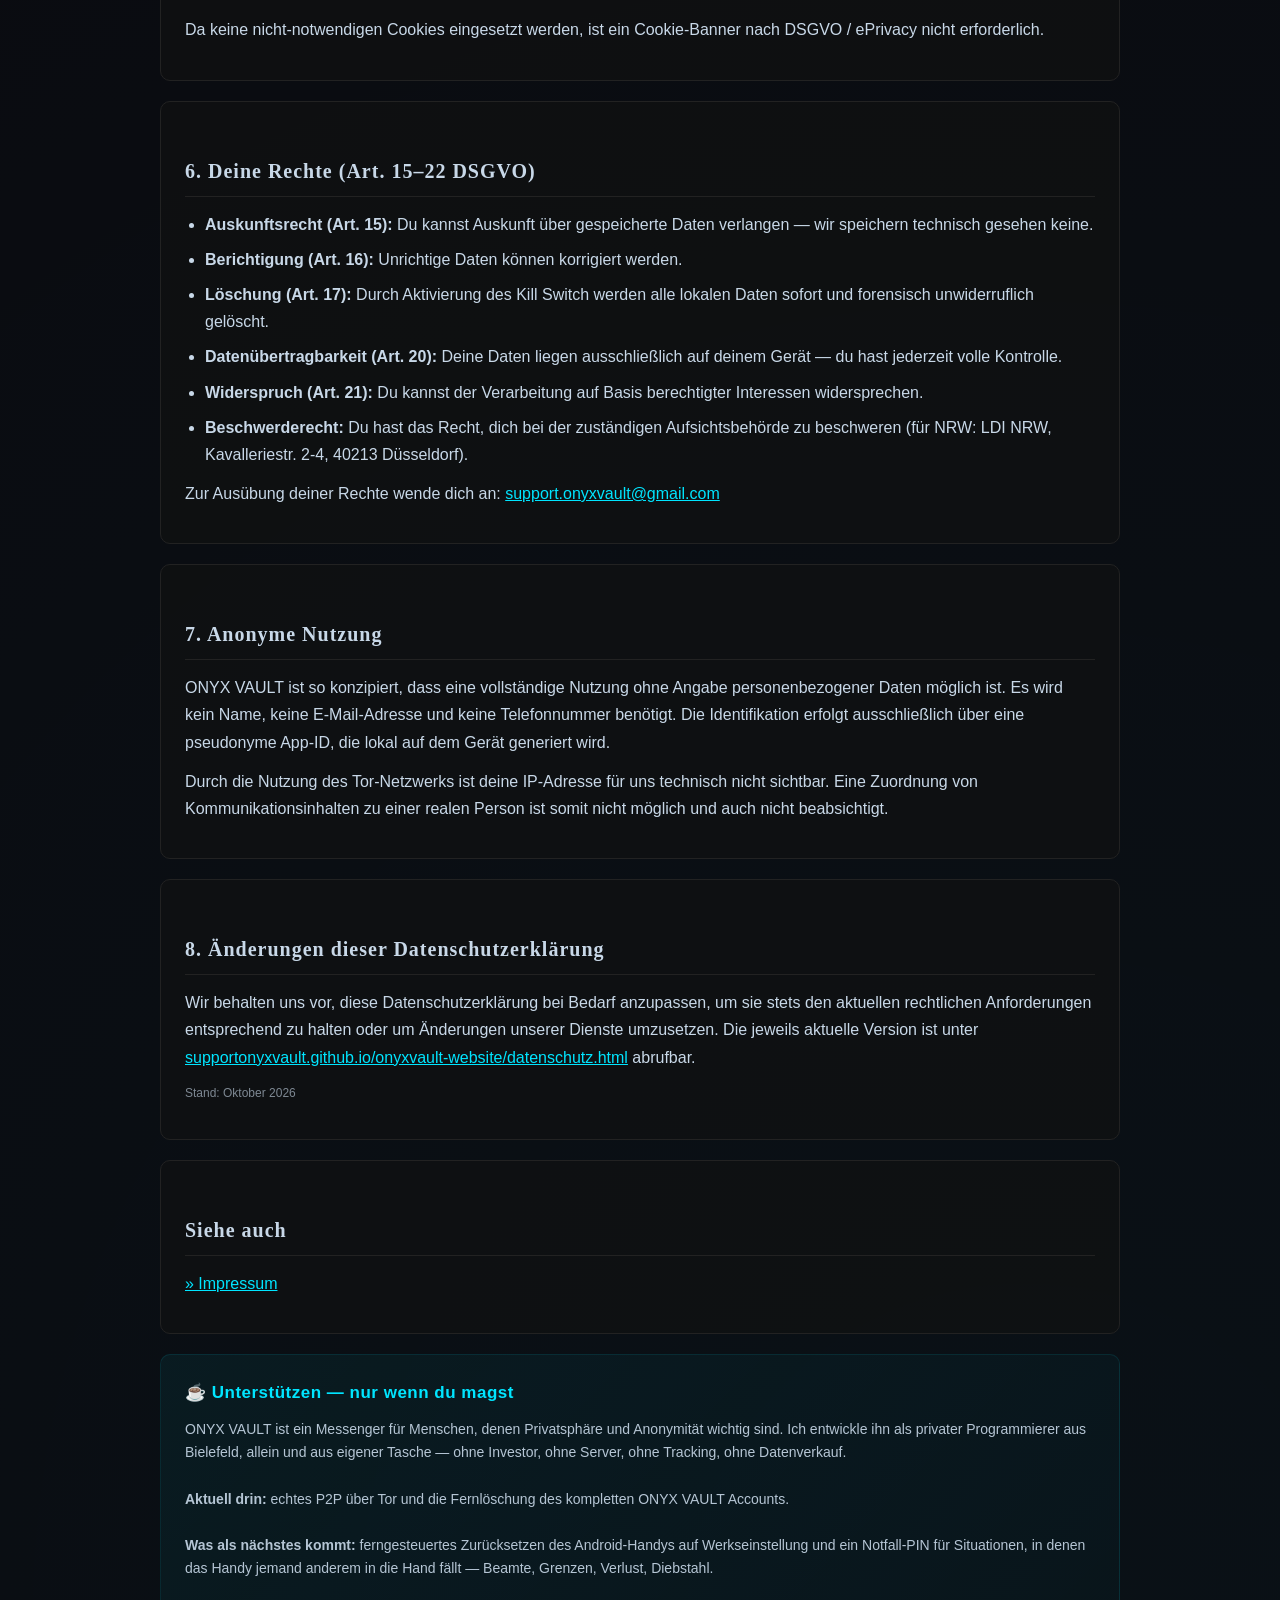
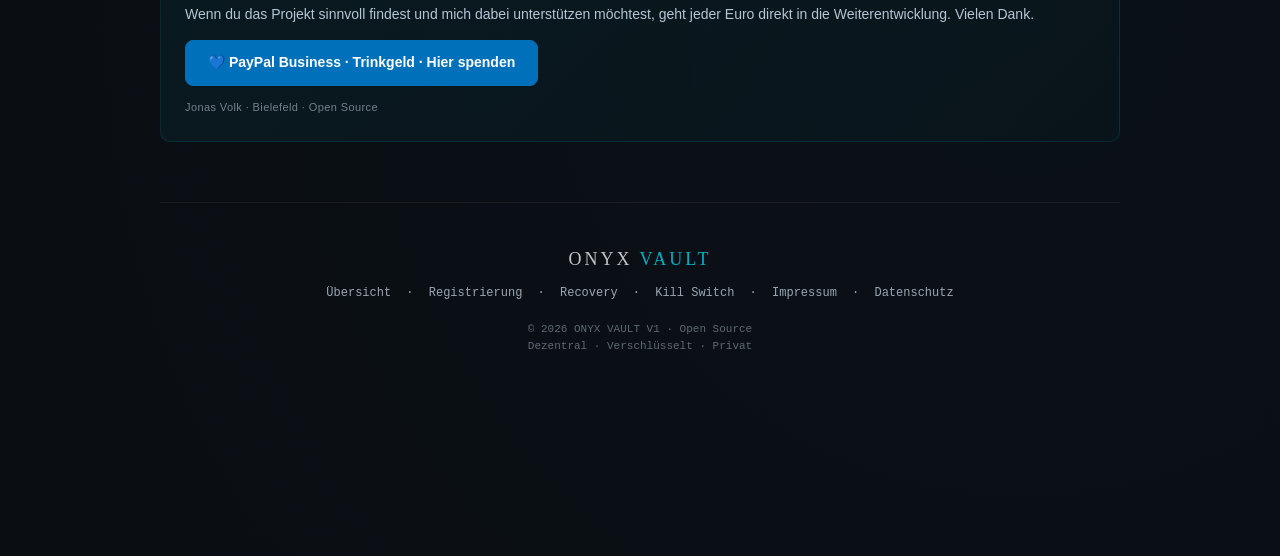
==== commit e04c3270: "copy: Donation-Text sachlich und hoeflich formuliert" ====
--- a/datenschutz.html
+++ b/datenschutz.html
@@ -138,7 +138,10 @@
     <div class="card donation-card">
     <h3 class="donation-title">☕ Unterstützen — nur wenn du magst</h3>
     <p class="donation-text">
-      ONYX VAULT ist <strong>DER Messenger</strong>: durchdacht, unabhängig, unaufhaltsam, 100% anonym, transparent, unknackbar. <strong>Mehr geht nicht. Keiner holt mehr raus als ONYX VAULT — hart wie ein Edelstein.</strong> Entwickelt von einem <strong>privaten Programmierer aus Bielefeld</strong>, komplett aus eigener Tasche. <strong>Keine Server, kein Investor, kein Tracking, kein Datenverkauf.</strong> Aktuell drin: echtes P2P über Tor und <strong>Fernlöschung des kompletten ONYX VAULT Accounts</strong>. <strong>Als nächstes kommt</strong> ferngesteuertes <strong>Zurücksetzen des Android-Handys auf Werkseinstellung</strong> sowie ein <strong>Notfall-PIN</strong> für den Moment, in dem das Handy jemand anderem in die Hand fällt — Beamte, Grenzen, Verlust, Diebstahl. Jeder Euro geht direkt in diese Richtung weiter.
+      ONYX VAULT ist ein Messenger für Menschen, denen Privatsphäre und Anonymität wichtig sind. Ich entwickle ihn als privater Programmierer aus Bielefeld, allein und aus eigener Tasche — ohne Investor, ohne Server, ohne Tracking, ohne Datenverkauf.<br><br>
+<strong>Aktuell drin:</strong> echtes P2P über Tor und die Fernlöschung des kompletten ONYX VAULT Accounts.<br><br>
+<strong>Was als nächstes kommt:</strong> ferngesteuertes Zurücksetzen des Android-Handys auf Werkseinstellung und ein Notfall-PIN für Situationen, in denen das Handy jemand anderem in die Hand fällt — Beamte, Grenzen, Verlust, Diebstahl.<br><br>
+Wenn du das Projekt sinnvoll findest und mich dabei unterstützen möchtest, geht jeder Euro direkt in die Weiterentwicklung. Vielen Dank.
     </p>
     <a href="https://www.paypal.com/donate?business=jonassimonvolk@gmail.com&no_recurring=0&item_name=ONYX+VAULT+Entwicklung&currency_code=EUR" target="_blank" rel="noopener" class="donation-btn">💙 PayPal Business · Trinkgeld · Hier spenden</a>
     <p class="donation-meta">Jonas Volk · Bielefeld · Open Source</p>
